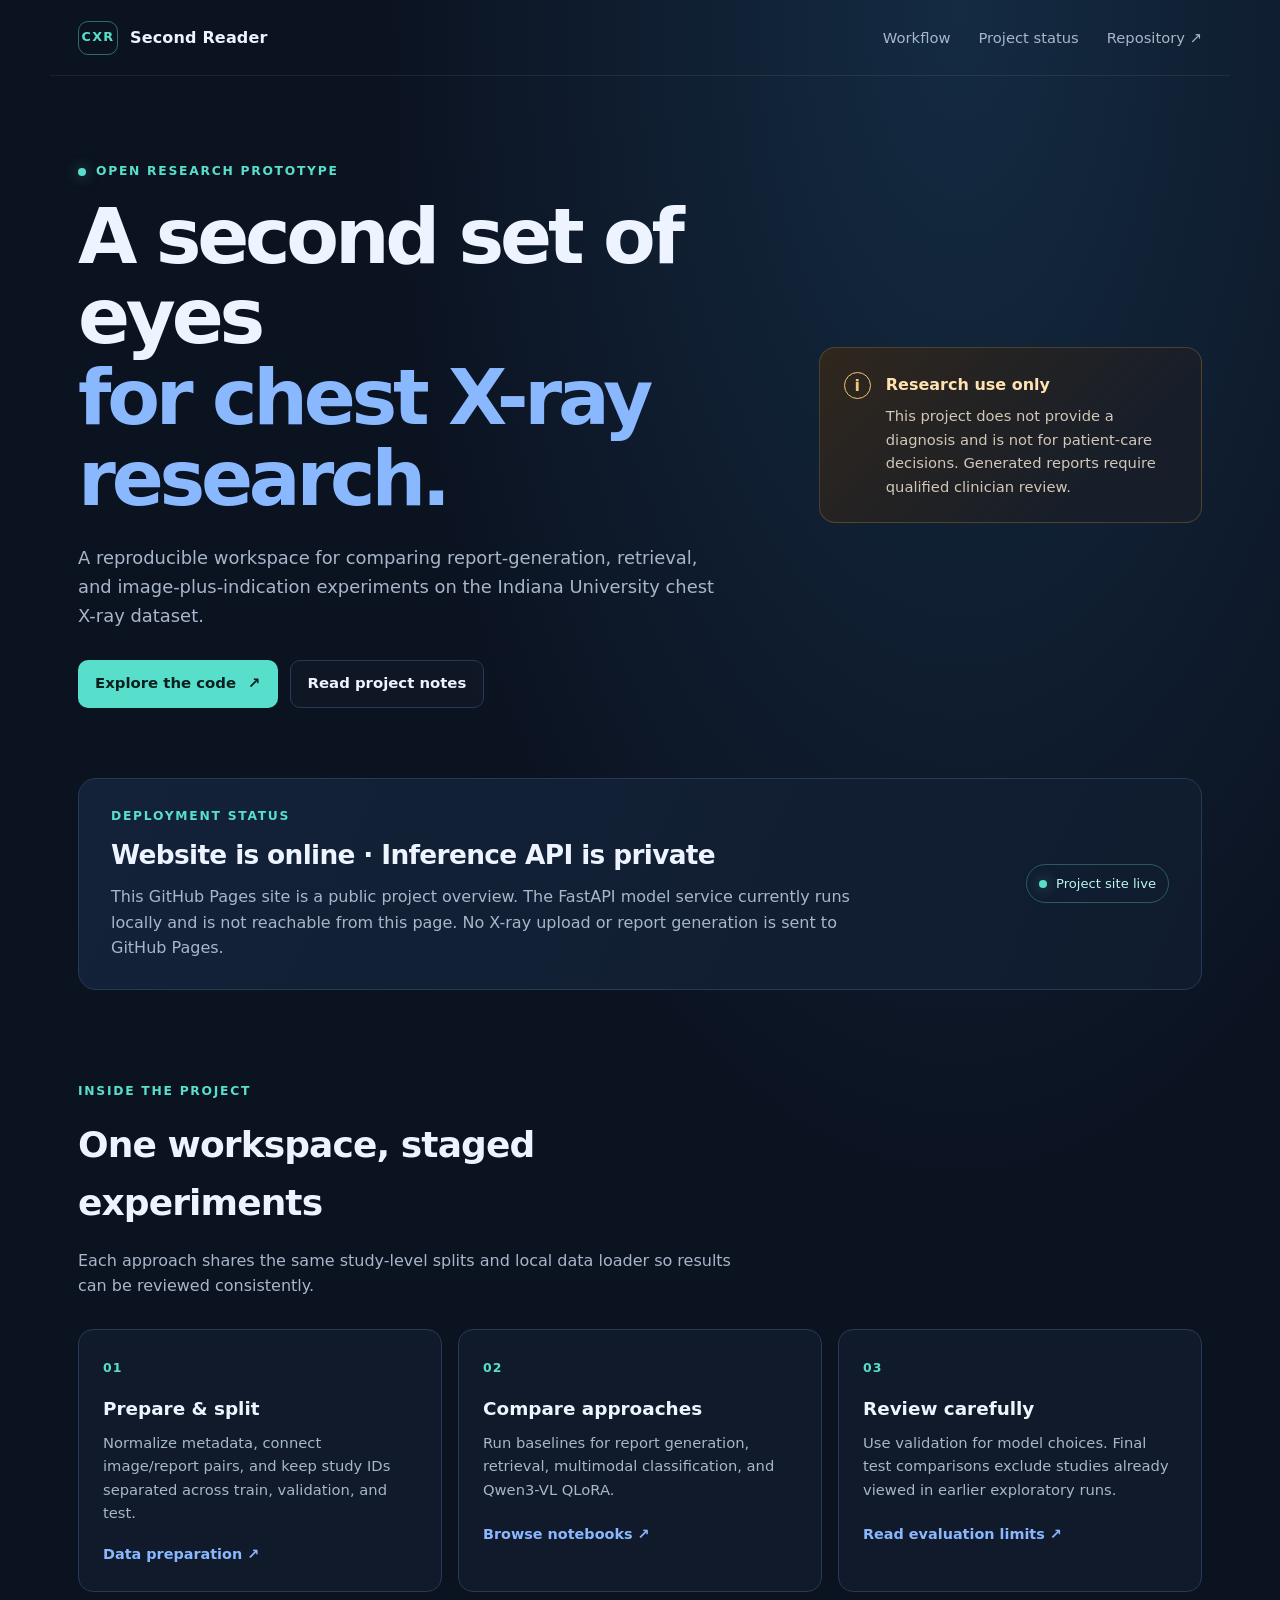
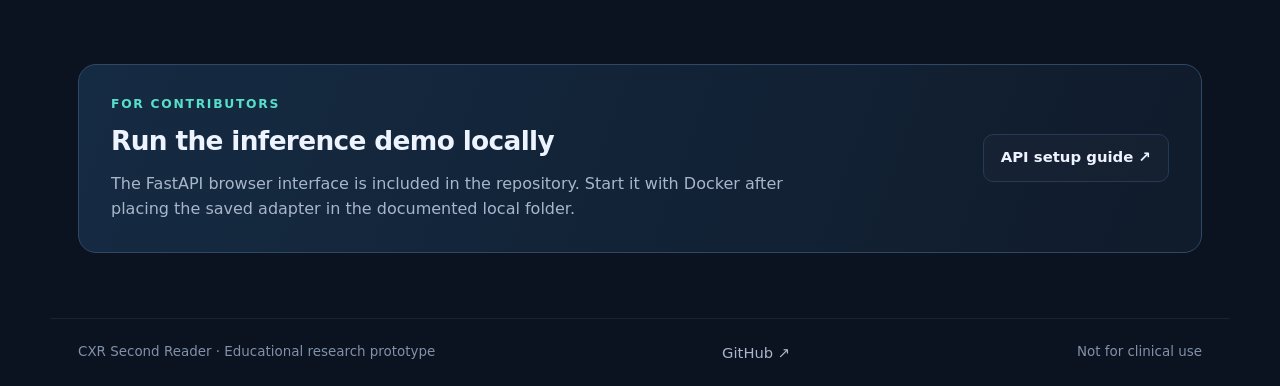
==== docs/index.html @ ec25c151 "Publish public project site on GitHub Pages" ====
<!doctype html>
<html lang="en">
<head>
  <meta charset="utf-8">
  <meta name="viewport" content="width=device-width, initial-scale=1">
  <meta name="theme-color" content="#0b1220">
  <meta name="description" content="CXR Second Reader — an educational research prototype for chest X-ray report generation and review.">
  <title>CXR Second Reader — Research Project</title>
  <link rel="stylesheet" href="styles.css">
</head>
<body>
  <header class="topbar">
    <a class="brand" href="#top" aria-label="CXR Second Reader home"><span class="brand-mark">CXR</span><span>Second Reader</span></a>
    <nav aria-label="Main navigation"><a href="#workflow">Workflow</a><a href="#status">Project status</a><a href="https://github.com/eyadstein/cxr_second_reader">Repository ↗</a></nav>
  </header>

  <main id="top">
    <section class="hero">
      <div class="hero-copy">
        <p class="eyebrow"><span class="dot"></span> Open research prototype</p>
        <h1>A second set of eyes<br><span>for chest X-ray research.</span></h1>
        <p class="lede">A reproducible workspace for comparing report-generation, retrieval, and image-plus-indication experiments on the Indiana University chest X-ray dataset.</p>
        <div class="actions"><a class="button primary" href="https://github.com/eyadstein/cxr_second_reader">Explore the code <span>↗</span></a><a class="button secondary" href="https://github.com/eyadstein/cxr_second_reader/blob/main/README.md">Read project notes</a></div>
      </div>
      <aside class="notice" aria-label="Clinical use notice">
        <div class="notice-icon">i</div>
        <div><strong>Research use only</strong><p>This project does not provide a diagnosis and is not for patient-care decisions. Generated reports require qualified clinician review.</p></div>
      </aside>
    </section>

    <section id="status" class="status-panel">
      <div><p class="eyebrow">Deployment status</p><h2>Website is online · Inference API is private</h2><p>This GitHub Pages site is a public project overview. The FastAPI model service currently runs locally and is not reachable from this page. No X-ray upload or report generation is sent to GitHub Pages.</p></div>
      <span class="status-badge"><span class="dot"></span> Project site live</span>
    </section>

    <section id="workflow" class="section">
      <div class="section-heading"><p class="eyebrow">Inside the project</p><h2>One workspace, staged experiments</h2><p>Each approach shares the same study-level splits and local data loader so results can be reviewed consistently.</p></div>
      <div class="cards">
        <article class="card"><span class="card-number">01</span><h3>Prepare & split</h3><p>Normalize metadata, connect image/report pairs, and keep study IDs separated across train, validation, and test.</p><a href="https://github.com/eyadstein/cxr_second_reader/blob/main/notebooks/01_prepare_data.ipynb">Data preparation ↗</a></article>
        <article class="card"><span class="card-number">02</span><h3>Compare approaches</h3><p>Run baselines for report generation, retrieval, multimodal classification, and Qwen3-VL QLoRA.</p><a href="https://github.com/eyadstein/cxr_second_reader/tree/main/notebooks">Browse notebooks ↗</a></article>
        <article class="card"><span class="card-number">03</span><h3>Review carefully</h3><p>Use validation for model choices. Final test comparisons exclude studies already viewed in earlier exploratory runs.</p><a href="https://github.com/eyadstein/cxr_second_reader/blob/main/README.md#observed-run-and-evaluation-limits">Read evaluation limits ↗</a></article>
      </div>
    </section>

    <section class="deployment-card">
      <div><p class="eyebrow">For contributors</p><h2>Run the inference demo locally</h2><p>The FastAPI browser interface is included in the repository. Start it with Docker after placing the saved adapter in the documented local folder.</p></div>
      <a class="button secondary" href="https://github.com/eyadstein/cxr_second_reader/tree/main/api">API setup guide ↗</a>
    </section>
  </main>
  <footer><span>CXR Second Reader · Educational research prototype</span><a href="https://github.com/eyadstein/cxr_second_reader">GitHub ↗</a><span>Not for clinical use</span></footer>
</body>
</html>
---- docs/styles.css ----
:root{color-scheme:dark;--bg:#0b1220;--panel:#101c2e;--panel2:#132239;--text:#edf4ff;--muted:#a8b6ca;--line:#263a55;--teal:#58dfcb;--blue:#89b8ff;--amber:#f3c579}*{box-sizing:border-box}html{scroll-behavior:smooth}body{margin:0;background:radial-gradient(ellipse at 75% 0%,#142b42 0,transparent 44%),var(--bg);color:var(--text);font-family:Inter,ui-sans-serif,system-ui,-apple-system,"Segoe UI",sans-serif;line-height:1.6}.topbar{height:76px;max-width:1180px;margin:auto;padding:0 28px;display:flex;align-items:center;justify-content:space-between;border-bottom:1px solid #ffffff12}.brand{display:flex;align-items:center;gap:12px;color:var(--text);text-decoration:none;font-weight:700;letter-spacing:.01em}.brand-mark{display:grid;place-items:center;width:40px;height:34px;border:1px solid #58dfcb70;border-radius:10px;color:var(--teal);font-size:.8rem;letter-spacing:.1em}.topbar nav{display:flex;align-items:center;gap:28px}.topbar nav a,footer a{color:var(--muted);text-decoration:none;font-size:.92rem}.topbar nav a:hover,footer a:hover,.card a:hover{color:var(--teal)}main{max-width:1180px;margin:auto;padding:0 28px}.hero{min-height:500px;padding:86px 0 70px;display:grid;grid-template-columns:1.4fr .8fr;align-items:center;gap:70px}.eyebrow{margin:0 0 15px;color:var(--teal);font-size:.77rem;font-weight:750;letter-spacing:.14em;text-transform:uppercase}.hero .eyebrow{display:flex;align-items:center;gap:10px}.dot{display:inline-block;width:8px;height:8px;border-radius:50%;background:var(--teal);box-shadow:0 0 14px #58dfcb80}.hero h1{margin:0;font-size:clamp(2.8rem,6vw,5.2rem);line-height:1.05;letter-spacing:-.055em}.hero h1 span{color:var(--blue)}.lede{max-width:650px;margin:25px 0 30px;color:var(--muted);font-size:1.12rem}.actions{display:flex;flex-wrap:wrap;gap:12px}.button{min-height:46px;padding:11px 17px;display:inline-flex;align-items:center;gap:12px;border-radius:10px;text-decoration:none;font-size:.93rem;font-weight:700}.primary{background:var(--teal);color:#09201f}.primary:hover{background:#8cecdf}.secondary{border:1px solid var(--line);color:var(--text);background:#ffffff05}.secondary:hover{border-color:var(--blue)}.notice{padding:24px;display:flex;gap:15px;border:1px solid #80683b77;border-radius:16px;background:linear-gradient(135deg,#30271d,#171e29 75%)}.notice-icon{flex:0 0 27px;height:27px;display:grid;place-items:center;border:1px solid var(--amber);border-radius:50%;color:var(--amber);font-weight:800}.notice strong{color:#ffe2b0}.notice p{margin:7px 0 0;color:#d2c7b8;font-size:.92rem}.status-panel{padding:28px 32px;display:flex;align-items:center;justify-content:space-between;gap:30px;border:1px solid var(--line);border-radius:18px;background:linear-gradient(115deg,var(--panel2),var(--panel))}.status-panel .eyebrow{margin-bottom:7px}.status-panel h2,.section-heading h2,.deployment-card h2{margin:0;font-size:1.65rem;letter-spacing:-.025em}.status-panel p:not(.eyebrow){max-width:760px;margin:8px 0 0;color:var(--muted)}.status-badge{flex:0 0 auto;display:inline-flex;align-items:center;gap:9px;padding:8px 12px;border:1px solid #58dfcb52;border-radius:999px;color:#b9f6ed;font-size:.82rem}.section{padding:92px 0 72px}.section-heading{max-width:660px;margin-bottom:30px}.section-heading h2{font-size:2.25rem}.section-heading>p:last-child{color:var(--muted)}.cards{display:grid;grid-template-columns:repeat(3,1fr);gap:16px}.card{min-height:220px;padding:24px;border:1px solid var(--line);border-radius:15px;background:#101a2a}.card-number{color:var(--teal);font-size:.78rem;font-weight:800;letter-spacing:.08em}.card h3{margin:15px 0 7px;font-size:1.15rem}.card p{min-height:74px;margin:0 0 16px;color:var(--muted);font-size:.92rem}.card a{color:var(--blue);text-decoration:none;font-size:.9rem;font-weight:700}.deployment-card{padding:30px 32px;display:flex;align-items:center;justify-content:space-between;gap:24px;border:1px solid #314865;border-radius:18px;background:linear-gradient(110deg,#152b43,#101b2b)}.deployment-card .eyebrow{margin-bottom:6px}.deployment-card p:last-child{max-width:720px;margin:8px 0 0;color:var(--muted)}footer{max-width:1180px;margin:65px auto 0;padding:22px 28px;display:flex;justify-content:space-between;gap:18px;border-top:1px solid #ffffff12;color:#8191a7;font-size:.84rem}@media(max-width:760px){.topbar{padding:0 18px}.topbar nav{gap:13px}.topbar nav a{font-size:.8rem}.topbar nav a:first-child{display:none}main{padding:0 18px}.hero{min-height:auto;padding:62px 0 48px;grid-template-columns:1fr;gap:32px}.hero h1{font-size:clamp(2.7rem,12vw,4.2rem)}.status-panel,.deployment-card{align-items:flex-start;flex-direction:column;padding:24px}.cards{grid-template-columns:1fr}.card{min-height:0}.card p{min-height:0}footer{margin-top:45px;padding:20px 18px;flex-wrap:wrap}footer span:first-child{flex-basis:100%}}
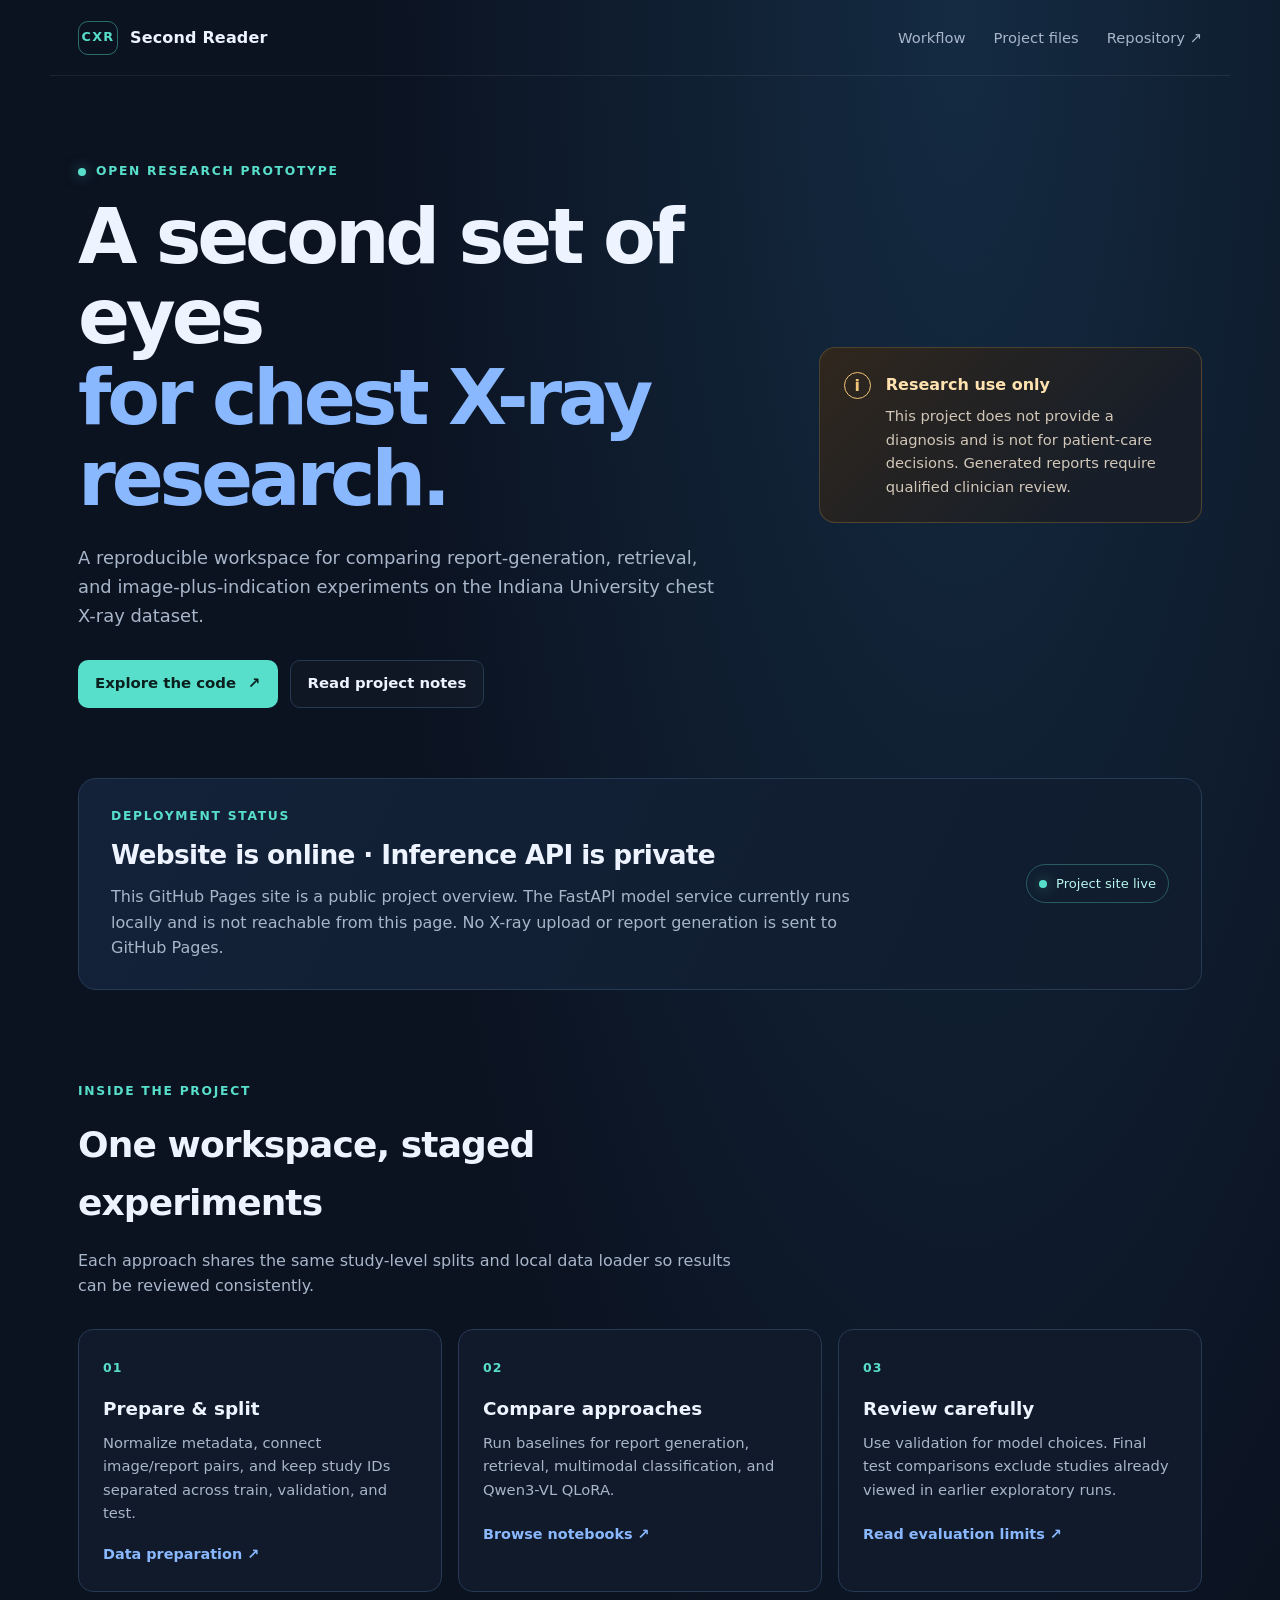
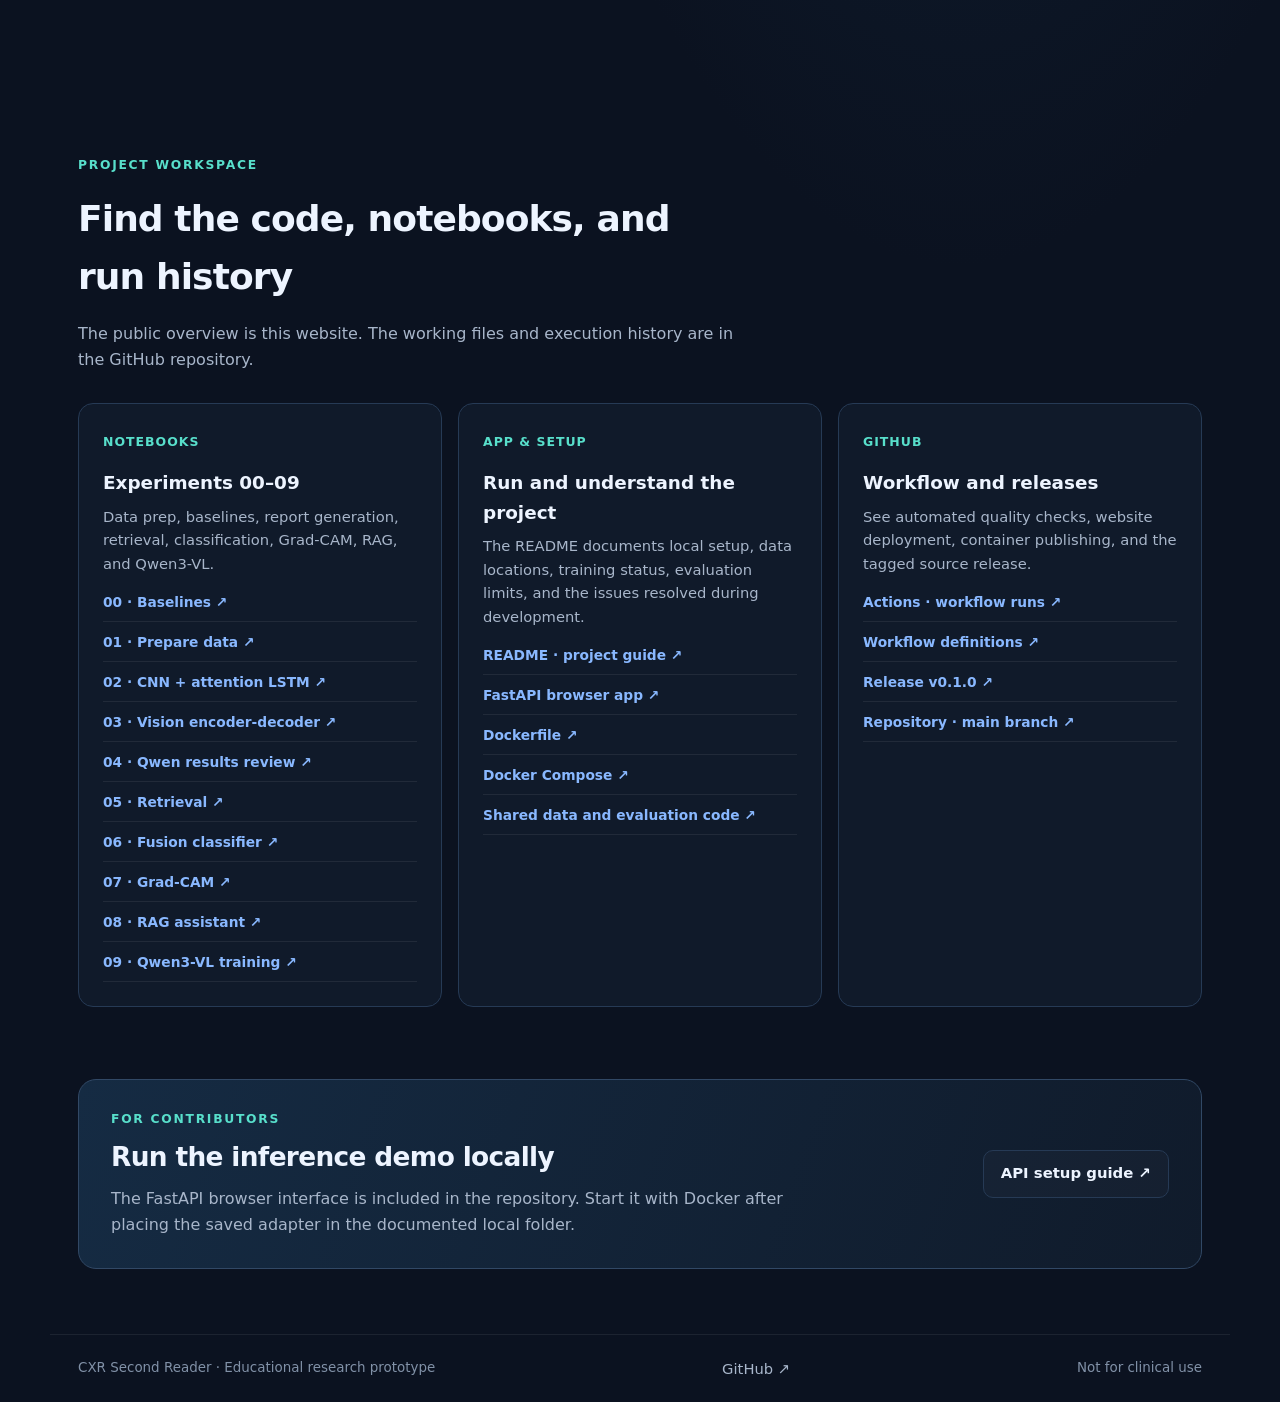
==== commit 1664e3f7: "Expose project files and GitHub workflows on website" ====
--- a/docs/index.html
+++ b/docs/index.html
@@ -11,7 +11,7 @@
 <body>
   <header class="topbar">
     <a class="brand" href="#top" aria-label="CXR Second Reader home"><span class="brand-mark">CXR</span><span>Second Reader</span></a>
-    <nav aria-label="Main navigation"><a href="#workflow">Workflow</a><a href="#status">Project status</a><a href="https://github.com/eyadstein/cxr_second_reader">Repository ↗</a></nav>
+    <nav aria-label="Main navigation"><a href="#workflow">Workflow</a><a href="#workspace">Project files</a><a href="https://github.com/eyadstein/cxr_second_reader">Repository ↗</a></nav>
   </header>
 
   <main id="top">
@@ -42,6 +42,15 @@
       </div>
     </section>
 
+    <section id="workspace" class="section workspace">
+      <div class="section-heading"><p class="eyebrow">Project workspace</p><h2>Find the code, notebooks, and run history</h2><p>The public overview is this website. The working files and execution history are in the GitHub repository.</p></div>
+      <div class="cards">
+        <article class="card"><span class="card-number">NOTEBOOKS</span><h3>Experiments 00–09</h3><p>Data prep, baselines, report generation, retrieval, classification, Grad-CAM, RAG, and Qwen3-VL.</p><div class="link-list"><a href="https://github.com/eyadstein/cxr_second_reader/blob/main/notebooks/00_baselines.ipynb">00 · Baselines ↗</a><a href="https://github.com/eyadstein/cxr_second_reader/blob/main/notebooks/01_prepare_data.ipynb">01 · Prepare data ↗</a><a href="https://github.com/eyadstein/cxr_second_reader/blob/main/notebooks/02_approach1_cnn_attention_lstm.ipynb">02 · CNN + attention LSTM ↗</a><a href="https://github.com/eyadstein/cxr_second_reader/blob/main/notebooks/03_approach2_vision_encoder_decoder.ipynb">03 · Vision encoder-decoder ↗</a><a href="https://github.com/eyadstein/cxr_second_reader/blob/main/notebooks/04_approach3_vlm_lora.ipynb">04 · Qwen results review ↗</a><a href="https://github.com/eyadstein/cxr_second_reader/blob/main/notebooks/05_approach4_retrieval.ipynb">05 · Retrieval ↗</a><a href="https://github.com/eyadstein/cxr_second_reader/blob/main/notebooks/06_fusion_classifier.ipynb">06 · Fusion classifier ↗</a><a href="https://github.com/eyadstein/cxr_second_reader/blob/main/notebooks/07_discrepancy_gradcam.ipynb">07 · Grad-CAM ↗</a><a href="https://github.com/eyadstein/cxr_second_reader/blob/main/notebooks/08_rag_assistant.ipynb">08 · RAG assistant ↗</a><a href="https://github.com/eyadstein/cxr_second_reader/blob/main/notebooks/09_qwen3vl_cxr.ipynb">09 · Qwen3-VL training ↗</a></div></article>
+        <article class="card"><span class="card-number">APP & SETUP</span><h3>Run and understand the project</h3><p>The README documents local setup, data locations, training status, evaluation limits, and the issues resolved during development.</p><div class="link-list"><a href="https://github.com/eyadstein/cxr_second_reader/blob/main/README.md">README · project guide ↗</a><a href="https://github.com/eyadstein/cxr_second_reader/tree/main/api">FastAPI browser app ↗</a><a href="https://github.com/eyadstein/cxr_second_reader/blob/main/Dockerfile">Dockerfile ↗</a><a href="https://github.com/eyadstein/cxr_second_reader/blob/main/compose.yaml">Docker Compose ↗</a><a href="https://github.com/eyadstein/cxr_second_reader/tree/main/src">Shared data and evaluation code ↗</a></div></article>
+        <article class="card"><span class="card-number">GITHUB</span><h3>Workflow and releases</h3><p>See automated quality checks, website deployment, container publishing, and the tagged source release.</p><div class="link-list"><a href="https://github.com/eyadstein/cxr_second_reader/actions">Actions · workflow runs ↗</a><a href="https://github.com/eyadstein/cxr_second_reader/tree/main/.github/workflows">Workflow definitions ↗</a><a href="https://github.com/eyadstein/cxr_second_reader/releases/tag/v0.1.0">Release v0.1.0 ↗</a><a href="https://github.com/eyadstein/cxr_second_reader/tree/main">Repository · main branch ↗</a></div></article>
+      </div>
+    </section>
+
     <section class="deployment-card">
       <div><p class="eyebrow">For contributors</p><h2>Run the inference demo locally</h2><p>The FastAPI browser interface is included in the repository. Start it with Docker after placing the saved adapter in the documented local folder.</p></div>
       <a class="button secondary" href="https://github.com/eyadstein/cxr_second_reader/tree/main/api">API setup guide ↗</a>
--- a/docs/styles.css
+++ b/docs/styles.css
@@ -1 +1 @@
-:root{color-scheme:dark;--bg:#0b1220;--panel:#101c2e;--panel2:#132239;--text:#edf4ff;--muted:#a8b6ca;--line:#263a55;--teal:#58dfcb;--blue:#89b8ff;--amber:#f3c579}*{box-sizing:border-box}html{scroll-behavior:smooth}body{margin:0;background:radial-gradient(ellipse at 75% 0%,#142b42 0,transparent 44%),var(--bg);color:var(--text);font-family:Inter,ui-sans-serif,system-ui,-apple-system,"Segoe UI",sans-serif;line-height:1.6}.topbar{height:76px;max-width:1180px;margin:auto;padding:0 28px;display:flex;align-items:center;justify-content:space-between;border-bottom:1px solid #ffffff12}.brand{display:flex;align-items:center;gap:12px;color:var(--text);text-decoration:none;font-weight:700;letter-spacing:.01em}.brand-mark{display:grid;place-items:center;width:40px;height:34px;border:1px solid #58dfcb70;border-radius:10px;color:var(--teal);font-size:.8rem;letter-spacing:.1em}.topbar nav{display:flex;align-items:center;gap:28px}.topbar nav a,footer a{color:var(--muted);text-decoration:none;font-size:.92rem}.topbar nav a:hover,footer a:hover,.card a:hover{color:var(--teal)}main{max-width:1180px;margin:auto;padding:0 28px}.hero{min-height:500px;padding:86px 0 70px;display:grid;grid-template-columns:1.4fr .8fr;align-items:center;gap:70px}.eyebrow{margin:0 0 15px;color:var(--teal);font-size:.77rem;font-weight:750;letter-spacing:.14em;text-transform:uppercase}.hero .eyebrow{display:flex;align-items:center;gap:10px}.dot{display:inline-block;width:8px;height:8px;border-radius:50%;background:var(--teal);box-shadow:0 0 14px #58dfcb80}.hero h1{margin:0;font-size:clamp(2.8rem,6vw,5.2rem);line-height:1.05;letter-spacing:-.055em}.hero h1 span{color:var(--blue)}.lede{max-width:650px;margin:25px 0 30px;color:var(--muted);font-size:1.12rem}.actions{display:flex;flex-wrap:wrap;gap:12px}.button{min-height:46px;padding:11px 17px;display:inline-flex;align-items:center;gap:12px;border-radius:10px;text-decoration:none;font-size:.93rem;font-weight:700}.primary{background:var(--teal);color:#09201f}.primary:hover{background:#8cecdf}.secondary{border:1px solid var(--line);color:var(--text);background:#ffffff05}.secondary:hover{border-color:var(--blue)}.notice{padding:24px;display:flex;gap:15px;border:1px solid #80683b77;border-radius:16px;background:linear-gradient(135deg,#30271d,#171e29 75%)}.notice-icon{flex:0 0 27px;height:27px;display:grid;place-items:center;border:1px solid var(--amber);border-radius:50%;color:var(--amber);font-weight:800}.notice strong{color:#ffe2b0}.notice p{margin:7px 0 0;color:#d2c7b8;font-size:.92rem}.status-panel{padding:28px 32px;display:flex;align-items:center;justify-content:space-between;gap:30px;border:1px solid var(--line);border-radius:18px;background:linear-gradient(115deg,var(--panel2),var(--panel))}.status-panel .eyebrow{margin-bottom:7px}.status-panel h2,.section-heading h2,.deployment-card h2{margin:0;font-size:1.65rem;letter-spacing:-.025em}.status-panel p:not(.eyebrow){max-width:760px;margin:8px 0 0;color:var(--muted)}.status-badge{flex:0 0 auto;display:inline-flex;align-items:center;gap:9px;padding:8px 12px;border:1px solid #58dfcb52;border-radius:999px;color:#b9f6ed;font-size:.82rem}.section{padding:92px 0 72px}.section-heading{max-width:660px;margin-bottom:30px}.section-heading h2{font-size:2.25rem}.section-heading>p:last-child{color:var(--muted)}.cards{display:grid;grid-template-columns:repeat(3,1fr);gap:16px}.card{min-height:220px;padding:24px;border:1px solid var(--line);border-radius:15px;background:#101a2a}.card-number{color:var(--teal);font-size:.78rem;font-weight:800;letter-spacing:.08em}.card h3{margin:15px 0 7px;font-size:1.15rem}.card p{min-height:74px;margin:0 0 16px;color:var(--muted);font-size:.92rem}.card a{color:var(--blue);text-decoration:none;font-size:.9rem;font-weight:700}.deployment-card{padding:30px 32px;display:flex;align-items:center;justify-content:space-between;gap:24px;border:1px solid #314865;border-radius:18px;background:linear-gradient(110deg,#152b43,#101b2b)}.deployment-card .eyebrow{margin-bottom:6px}.deployment-card p:last-child{max-width:720px;margin:8px 0 0;color:var(--muted)}footer{max-width:1180px;margin:65px auto 0;padding:22px 28px;display:flex;justify-content:space-between;gap:18px;border-top:1px solid #ffffff12;color:#8191a7;font-size:.84rem}@media(max-width:760px){.topbar{padding:0 18px}.topbar nav{gap:13px}.topbar nav a{font-size:.8rem}.topbar nav a:first-child{display:none}main{padding:0 18px}.hero{min-height:auto;padding:62px 0 48px;grid-template-columns:1fr;gap:32px}.hero h1{font-size:clamp(2.7rem,12vw,4.2rem)}.status-panel,.deployment-card{align-items:flex-start;flex-direction:column;padding:24px}.cards{grid-template-columns:1fr}.card{min-height:0}.card p{min-height:0}footer{margin-top:45px;padding:20px 18px;flex-wrap:wrap}footer span:first-child{flex-basis:100%}}
+:root{color-scheme:dark;--bg:#0b1220;--panel:#101c2e;--panel2:#132239;--text:#edf4ff;--muted:#a8b6ca;--line:#263a55;--teal:#58dfcb;--blue:#89b8ff;--amber:#f3c579}*{box-sizing:border-box}html{scroll-behavior:smooth}body{margin:0;background:radial-gradient(ellipse at 75% 0%,#142b42 0,transparent 44%),var(--bg);color:var(--text);font-family:Inter,ui-sans-serif,system-ui,-apple-system,"Segoe UI",sans-serif;line-height:1.6}.topbar{height:76px;max-width:1180px;margin:auto;padding:0 28px;display:flex;align-items:center;justify-content:space-between;border-bottom:1px solid #ffffff12}.brand{display:flex;align-items:center;gap:12px;color:var(--text);text-decoration:none;font-weight:700;letter-spacing:.01em}.brand-mark{display:grid;place-items:center;width:40px;height:34px;border:1px solid #58dfcb70;border-radius:10px;color:var(--teal);font-size:.8rem;letter-spacing:.1em}.topbar nav{display:flex;align-items:center;gap:28px}.topbar nav a,footer a{color:var(--muted);text-decoration:none;font-size:.92rem}.topbar nav a:hover,footer a:hover,.card a:hover{color:var(--teal)}main{max-width:1180px;margin:auto;padding:0 28px}.hero{min-height:500px;padding:86px 0 70px;display:grid;grid-template-columns:1.4fr .8fr;align-items:center;gap:70px}.eyebrow{margin:0 0 15px;color:var(--teal);font-size:.77rem;font-weight:750;letter-spacing:.14em;text-transform:uppercase}.hero .eyebrow{display:flex;align-items:center;gap:10px}.dot{display:inline-block;width:8px;height:8px;border-radius:50%;background:var(--teal);box-shadow:0 0 14px #58dfcb80}.hero h1{margin:0;font-size:clamp(2.8rem,6vw,5.2rem);line-height:1.05;letter-spacing:-.055em}.hero h1 span{color:var(--blue)}.lede{max-width:650px;margin:25px 0 30px;color:var(--muted);font-size:1.12rem}.actions{display:flex;flex-wrap:wrap;gap:12px}.button{min-height:46px;padding:11px 17px;display:inline-flex;align-items:center;gap:12px;border-radius:10px;text-decoration:none;font-size:.93rem;font-weight:700}.primary{background:var(--teal);color:#09201f}.primary:hover{background:#8cecdf}.secondary{border:1px solid var(--line);color:var(--text);background:#ffffff05}.secondary:hover{border-color:var(--blue)}.notice{padding:24px;display:flex;gap:15px;border:1px solid #80683b77;border-radius:16px;background:linear-gradient(135deg,#30271d,#171e29 75%)}.notice-icon{flex:0 0 27px;height:27px;display:grid;place-items:center;border:1px solid var(--amber);border-radius:50%;color:var(--amber);font-weight:800}.notice strong{color:#ffe2b0}.notice p{margin:7px 0 0;color:#d2c7b8;font-size:.92rem}.status-panel{padding:28px 32px;display:flex;align-items:center;justify-content:space-between;gap:30px;border:1px solid var(--line);border-radius:18px;background:linear-gradient(115deg,var(--panel2),var(--panel))}.status-panel .eyebrow{margin-bottom:7px}.status-panel h2,.section-heading h2,.deployment-card h2{margin:0;font-size:1.65rem;letter-spacing:-.025em}.status-panel p:not(.eyebrow){max-width:760px;margin:8px 0 0;color:var(--muted)}.status-badge{flex:0 0 auto;display:inline-flex;align-items:center;gap:9px;padding:8px 12px;border:1px solid #58dfcb52;border-radius:999px;color:#b9f6ed;font-size:.82rem}.section{padding:92px 0 72px}.section-heading{max-width:660px;margin-bottom:30px}.section-heading h2{font-size:2.25rem}.section-heading>p:last-child{color:var(--muted)}.cards{display:grid;grid-template-columns:repeat(3,1fr);gap:16px}.card{min-height:220px;padding:24px;border:1px solid var(--line);border-radius:15px;background:#101a2a}.card-number{color:var(--teal);font-size:.78rem;font-weight:800;letter-spacing:.08em}.card h3{margin:15px 0 7px;font-size:1.15rem}.card p{min-height:74px;margin:0 0 16px;color:var(--muted);font-size:.92rem}.card a{color:var(--blue);text-decoration:none;font-size:.9rem;font-weight:700}.link-list{display:grid;gap:9px;margin-top:14px}.link-list a{padding-bottom:8px;border-bottom:1px solid #ffffff12;font-size:.86rem}.workspace .card{min-height:100%}.workspace .card p{min-height:0}.deployment-card{padding:30px 32px;display:flex;align-items:center;justify-content:space-between;gap:24px;border:1px solid #314865;border-radius:18px;background:linear-gradient(110deg,#152b43,#101b2b)}.deployment-card .eyebrow{margin-bottom:6px}.deployment-card p:last-child{max-width:720px;margin:8px 0 0;color:var(--muted)}footer{max-width:1180px;margin:65px auto 0;padding:22px 28px;display:flex;justify-content:space-between;gap:18px;border-top:1px solid #ffffff12;color:#8191a7;font-size:.84rem}@media(max-width:760px){.topbar{padding:0 18px}.topbar nav{gap:13px}.topbar nav a{font-size:.8rem}.topbar nav a:first-child{display:none}main{padding:0 18px}.hero{min-height:auto;padding:62px 0 48px;grid-template-columns:1fr;gap:32px}.hero h1{font-size:clamp(2.7rem,12vw,4.2rem)}.status-panel,.deployment-card{align-items:flex-start;flex-direction:column;padding:24px}.cards{grid-template-columns:1fr}.card{min-height:0}.card p{min-height:0}footer{margin-top:45px;padding:20px 18px;flex-wrap:wrap}footer span:first-child{flex-basis:100%}}
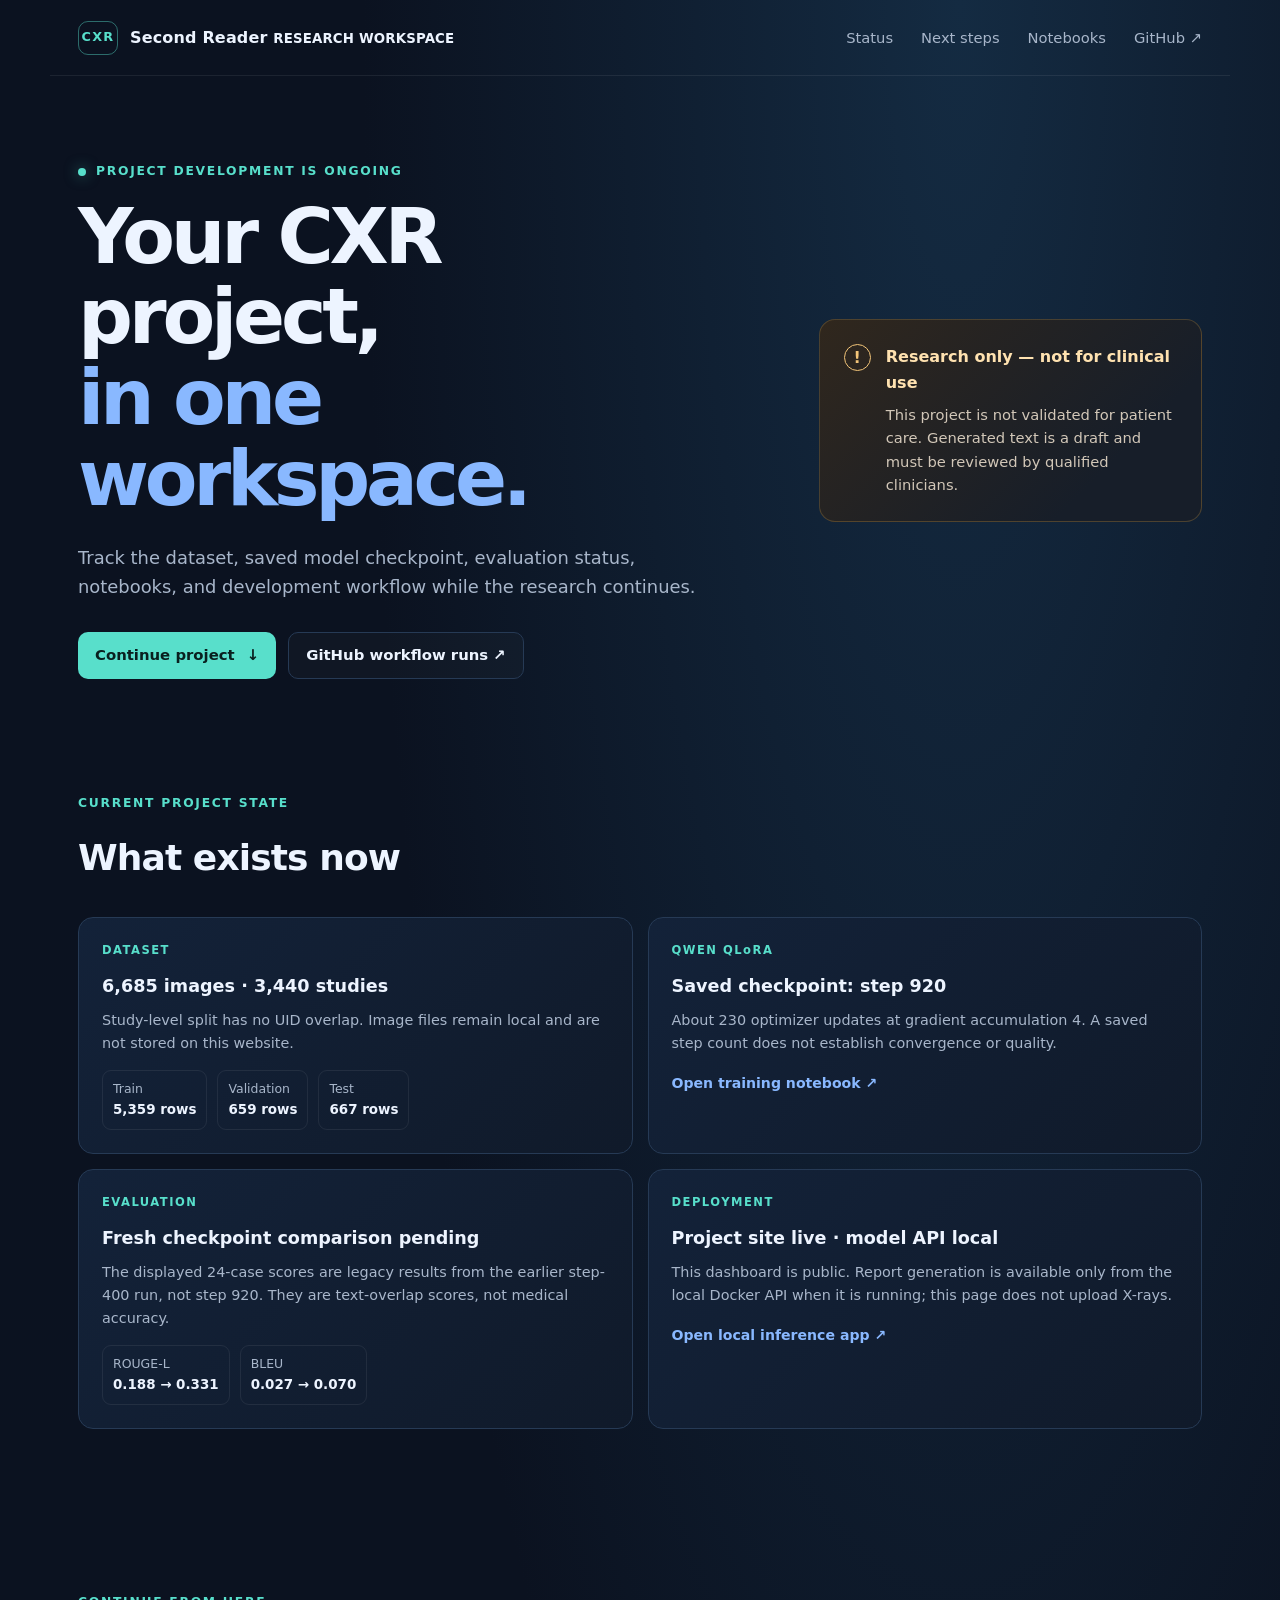
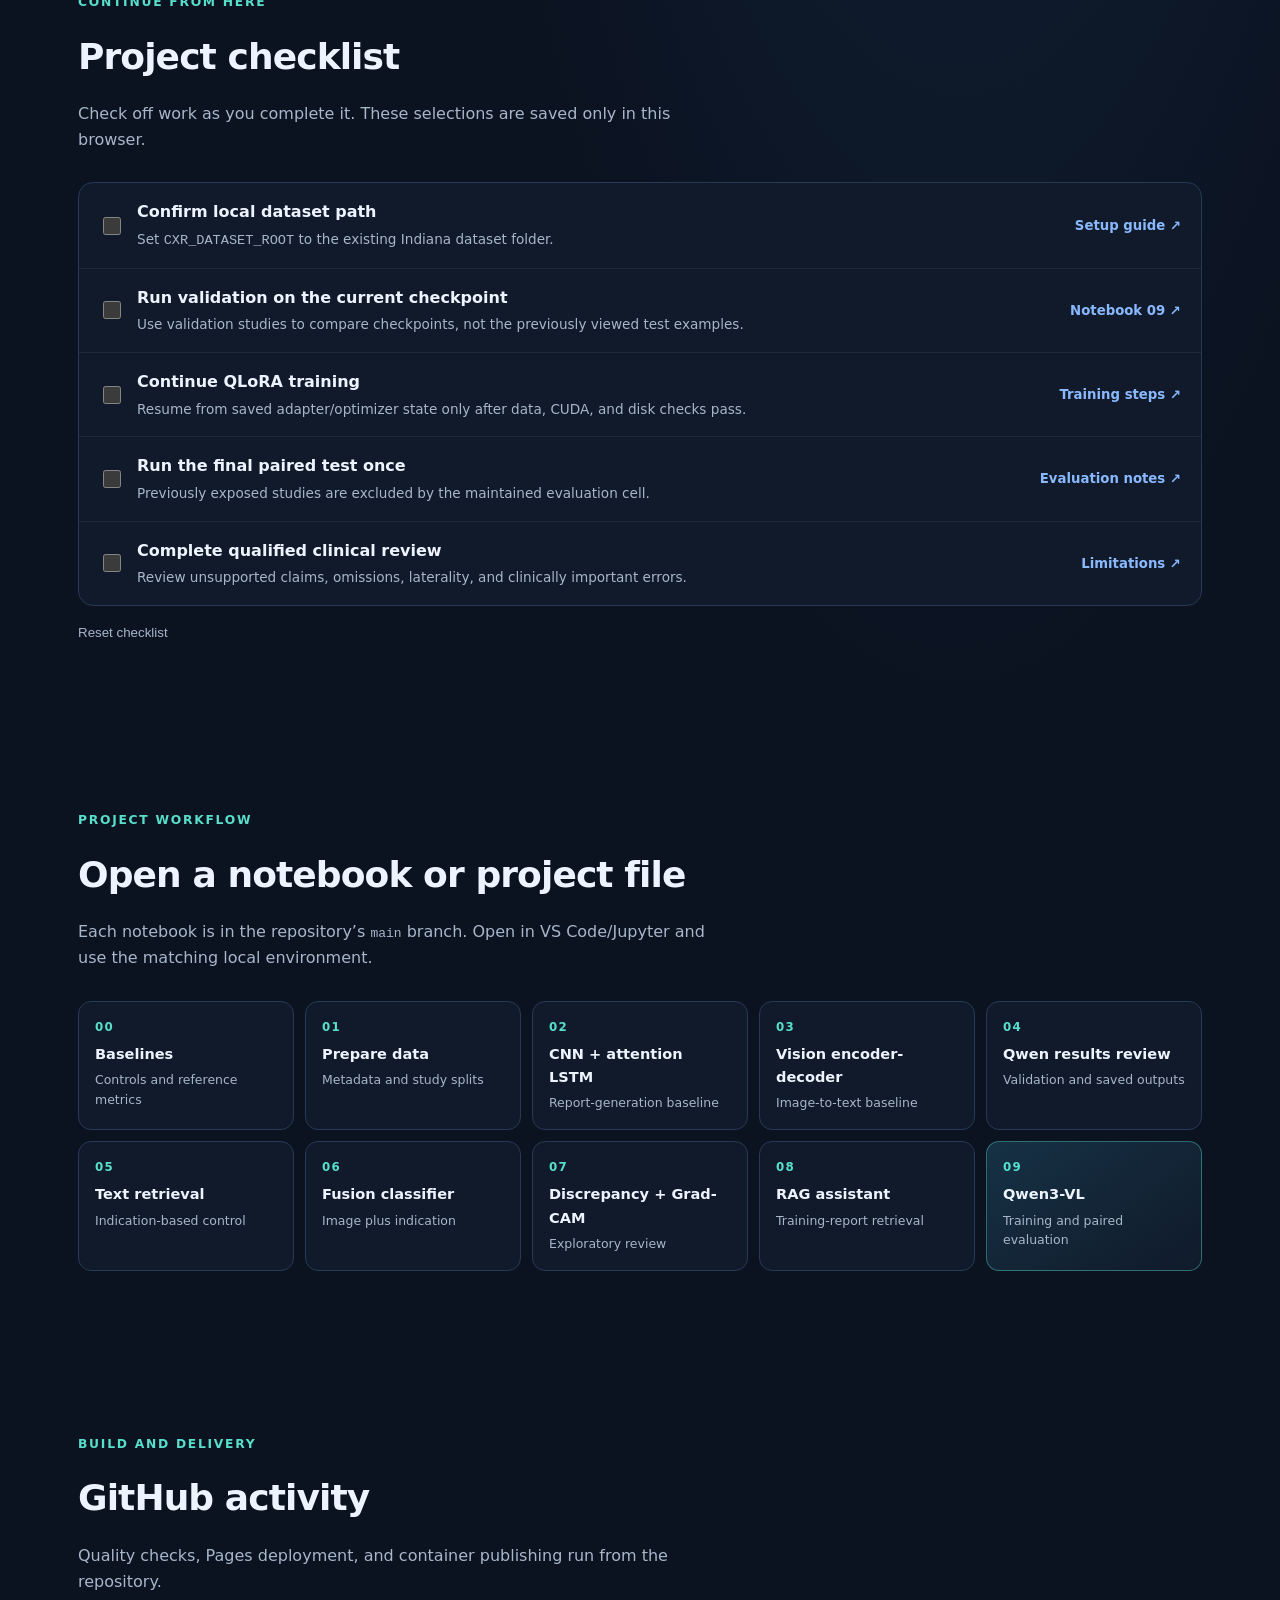
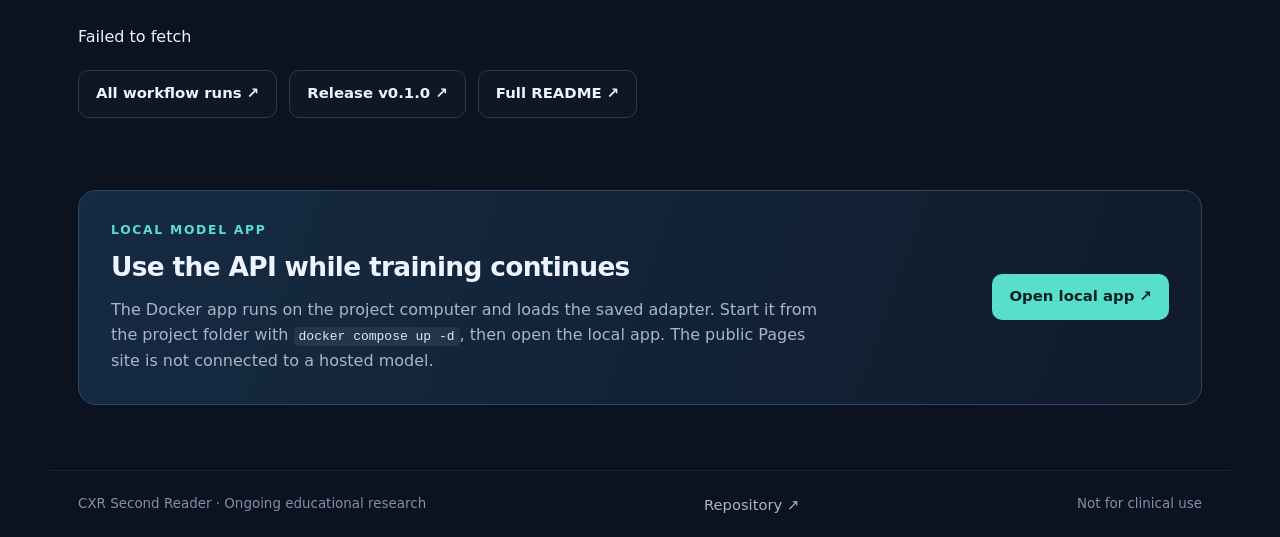
==== commit 28daf600: "Turn project site into an active research workspace" ====
--- a/docs/index.html
+++ b/docs/index.html
@@ -4,58 +4,77 @@
   <meta charset="utf-8">
   <meta name="viewport" content="width=device-width, initial-scale=1">
   <meta name="theme-color" content="#0b1220">
-  <meta name="description" content="CXR Second Reader — an educational research prototype for chest X-ray report generation and review.">
-  <title>CXR Second Reader — Research Project</title>
+  <meta name="description" content="CXR Second Reader research workspace: project status, notebooks, training checkpoints, evaluation, and API links.">
+  <title>CXR Second Reader — Research Workspace</title>
   <link rel="stylesheet" href="styles.css">
+  <script defer src="app.js"></script>
 </head>
 <body>
   <header class="topbar">
-    <a class="brand" href="#top" aria-label="CXR Second Reader home"><span class="brand-mark">CXR</span><span>Second Reader</span></a>
-    <nav aria-label="Main navigation"><a href="#workflow">Workflow</a><a href="#workspace">Project files</a><a href="https://github.com/eyadstein/cxr_second_reader">Repository ↗</a></nav>
+    <a class="brand" href="#top" aria-label="CXR Second Reader workspace"><span class="brand-mark">CXR</span><span>Second Reader <small>RESEARCH WORKSPACE</small></span></a>
+    <nav aria-label="Main navigation"><a href="#status">Status</a><a href="#next">Next steps</a><a href="#notebooks">Notebooks</a><a href="https://github.com/eyadstein/cxr_second_reader">GitHub ↗</a></nav>
   </header>
 
   <main id="top">
     <section class="hero">
-      <div class="hero-copy">
-        <p class="eyebrow"><span class="dot"></span> Open research prototype</p>
-        <h1>A second set of eyes<br><span>for chest X-ray research.</span></h1>
-        <p class="lede">A reproducible workspace for comparing report-generation, retrieval, and image-plus-indication experiments on the Indiana University chest X-ray dataset.</p>
-        <div class="actions"><a class="button primary" href="https://github.com/eyadstein/cxr_second_reader">Explore the code <span>↗</span></a><a class="button secondary" href="https://github.com/eyadstein/cxr_second_reader/blob/main/README.md">Read project notes</a></div>
+      <div>
+        <p class="eyebrow"><span class="dot"></span> Project development is ongoing</p>
+        <h1>Your CXR project,<br><span>in one workspace.</span></h1>
+        <p class="lede">Track the dataset, saved model checkpoint, evaluation status, notebooks, and development workflow while the research continues.</p>
+        <div class="actions"><a class="button primary" href="#next">Continue project <span>↓</span></a><a class="button secondary" href="https://github.com/eyadstein/cxr_second_reader/actions">GitHub workflow runs ↗</a></div>
       </div>
-      <aside class="notice" aria-label="Clinical use notice">
-        <div class="notice-icon">i</div>
-        <div><strong>Research use only</strong><p>This project does not provide a diagnosis and is not for patient-care decisions. Generated reports require qualified clinician review.</p></div>
-      </aside>
+      <aside class="notice"><div class="notice-icon">!</div><div><strong>Research only — not for clinical use</strong><p>This project is not validated for patient care. Generated text is a draft and must be reviewed by qualified clinicians.</p></div></aside>
     </section>
 
-    <section id="status" class="status-panel">
-      <div><p class="eyebrow">Deployment status</p><h2>Website is online · Inference API is private</h2><p>This GitHub Pages site is a public project overview. The FastAPI model service currently runs locally and is not reachable from this page. No X-ray upload or report generation is sent to GitHub Pages.</p></div>
-      <span class="status-badge"><span class="dot"></span> Project site live</span>
-    </section>
-
-    <section id="workflow" class="section">
-      <div class="section-heading"><p class="eyebrow">Inside the project</p><h2>One workspace, staged experiments</h2><p>Each approach shares the same study-level splits and local data loader so results can be reviewed consistently.</p></div>
-      <div class="cards">
-        <article class="card"><span class="card-number">01</span><h3>Prepare & split</h3><p>Normalize metadata, connect image/report pairs, and keep study IDs separated across train, validation, and test.</p><a href="https://github.com/eyadstein/cxr_second_reader/blob/main/notebooks/01_prepare_data.ipynb">Data preparation ↗</a></article>
-        <article class="card"><span class="card-number">02</span><h3>Compare approaches</h3><p>Run baselines for report generation, retrieval, multimodal classification, and Qwen3-VL QLoRA.</p><a href="https://github.com/eyadstein/cxr_second_reader/tree/main/notebooks">Browse notebooks ↗</a></article>
-        <article class="card"><span class="card-number">03</span><h3>Review carefully</h3><p>Use validation for model choices. Final test comparisons exclude studies already viewed in earlier exploratory runs.</p><a href="https://github.com/eyadstein/cxr_second_reader/blob/main/README.md#observed-run-and-evaluation-limits">Read evaluation limits ↗</a></article>
+    <section id="status" class="section compact">
+      <div class="section-heading"><p class="eyebrow">Current project state</p><h2>What exists now</h2></div>
+      <div class="status-grid">
+        <article class="status-card"><span class="label">DATASET</span><strong>6,685 images · 3,440 studies</strong><p>Study-level split has no UID overlap. Image files remain local and are not stored on this website.</p><div class="mini-stats"><span>Train <b>5,359 rows</b></span><span>Validation <b>659 rows</b></span><span>Test <b>667 rows</b></span></div></article>
+        <article class="status-card"><span class="label">QWEN QLoRA</span><strong>Saved checkpoint: step 920</strong><p>About 230 optimizer updates at gradient accumulation 4. A saved step count does not establish convergence or quality.</p><a href="https://github.com/eyadstein/cxr_second_reader/blob/main/notebooks/09_qwen3vl_cxr.ipynb">Open training notebook ↗</a></article>
+        <article class="status-card"><span class="label">EVALUATION</span><strong>Fresh checkpoint comparison pending</strong><p>The displayed 24-case scores are legacy results from the earlier step-400 run, not step 920. They are text-overlap scores, not medical accuracy.</p><div class="score-row"><span>ROUGE-L <b>0.188 → 0.331</b></span><span>BLEU <b>0.027 → 0.070</b></span></div></article>
+        <article class="status-card"><span class="label">DEPLOYMENT</span><strong>Project site live · model API local</strong><p>This dashboard is public. Report generation is available only from the local Docker API when it is running; this page does not upload X-rays.</p><a href="http://127.0.0.1:8000" target="_blank" rel="noopener">Open local inference app ↗</a></article>
       </div>
     </section>
 
-    <section id="workspace" class="section workspace">
-      <div class="section-heading"><p class="eyebrow">Project workspace</p><h2>Find the code, notebooks, and run history</h2><p>The public overview is this website. The working files and execution history are in the GitHub repository.</p></div>
-      <div class="cards">
-        <article class="card"><span class="card-number">NOTEBOOKS</span><h3>Experiments 00–09</h3><p>Data prep, baselines, report generation, retrieval, classification, Grad-CAM, RAG, and Qwen3-VL.</p><div class="link-list"><a href="https://github.com/eyadstein/cxr_second_reader/blob/main/notebooks/00_baselines.ipynb">00 · Baselines ↗</a><a href="https://github.com/eyadstein/cxr_second_reader/blob/main/notebooks/01_prepare_data.ipynb">01 · Prepare data ↗</a><a href="https://github.com/eyadstein/cxr_second_reader/blob/main/notebooks/02_approach1_cnn_attention_lstm.ipynb">02 · CNN + attention LSTM ↗</a><a href="https://github.com/eyadstein/cxr_second_reader/blob/main/notebooks/03_approach2_vision_encoder_decoder.ipynb">03 · Vision encoder-decoder ↗</a><a href="https://github.com/eyadstein/cxr_second_reader/blob/main/notebooks/04_approach3_vlm_lora.ipynb">04 · Qwen results review ↗</a><a href="https://github.com/eyadstein/cxr_second_reader/blob/main/notebooks/05_approach4_retrieval.ipynb">05 · Retrieval ↗</a><a href="https://github.com/eyadstein/cxr_second_reader/blob/main/notebooks/06_fusion_classifier.ipynb">06 · Fusion classifier ↗</a><a href="https://github.com/eyadstein/cxr_second_reader/blob/main/notebooks/07_discrepancy_gradcam.ipynb">07 · Grad-CAM ↗</a><a href="https://github.com/eyadstein/cxr_second_reader/blob/main/notebooks/08_rag_assistant.ipynb">08 · RAG assistant ↗</a><a href="https://github.com/eyadstein/cxr_second_reader/blob/main/notebooks/09_qwen3vl_cxr.ipynb">09 · Qwen3-VL training ↗</a></div></article>
-        <article class="card"><span class="card-number">APP & SETUP</span><h3>Run and understand the project</h3><p>The README documents local setup, data locations, training status, evaluation limits, and the issues resolved during development.</p><div class="link-list"><a href="https://github.com/eyadstein/cxr_second_reader/blob/main/README.md">README · project guide ↗</a><a href="https://github.com/eyadstein/cxr_second_reader/tree/main/api">FastAPI browser app ↗</a><a href="https://github.com/eyadstein/cxr_second_reader/blob/main/Dockerfile">Dockerfile ↗</a><a href="https://github.com/eyadstein/cxr_second_reader/blob/main/compose.yaml">Docker Compose ↗</a><a href="https://github.com/eyadstein/cxr_second_reader/tree/main/src">Shared data and evaluation code ↗</a></div></article>
-        <article class="card"><span class="card-number">GITHUB</span><h3>Workflow and releases</h3><p>See automated quality checks, website deployment, container publishing, and the tagged source release.</p><div class="link-list"><a href="https://github.com/eyadstein/cxr_second_reader/actions">Actions · workflow runs ↗</a><a href="https://github.com/eyadstein/cxr_second_reader/tree/main/.github/workflows">Workflow definitions ↗</a><a href="https://github.com/eyadstein/cxr_second_reader/releases/tag/v0.1.0">Release v0.1.0 ↗</a><a href="https://github.com/eyadstein/cxr_second_reader/tree/main">Repository · main branch ↗</a></div></article>
+    <section id="next" class="section">
+      <div class="section-heading"><p class="eyebrow">Continue from here</p><h2>Project checklist</h2><p>Check off work as you complete it. These selections are saved only in this browser.</p></div>
+      <div class="workboard">
+        <label class="task"><input type="checkbox" data-task="data"><span><b>Confirm local dataset path</b><small>Set <code>CXR_DATASET_ROOT</code> to the existing Indiana dataset folder.</small></span><a href="https://github.com/eyadstein/cxr_second_reader#run-locally-in-vscodejupyter-no-colab-required">Setup guide ↗</a></label>
+        <label class="task"><input type="checkbox" data-task="val"><span><b>Run validation on the current checkpoint</b><small>Use validation studies to compare checkpoints, not the previously viewed test examples.</small></span><a href="https://github.com/eyadstein/cxr_second_reader/blob/main/notebooks/09_qwen3vl_cxr.ipynb">Notebook 09 ↗</a></label>
+        <label class="task"><input type="checkbox" data-task="train"><span><b>Continue QLoRA training</b><small>Resume from saved adapter/optimizer state only after data, CUDA, and disk checks pass.</small></span><a href="https://github.com/eyadstein/cxr_second_reader/blob/main/notebooks/09_qwen3vl_cxr.ipynb">Training steps ↗</a></label>
+        <label class="task"><input type="checkbox" data-task="test"><span><b>Run the final paired test once</b><small>Previously exposed studies are excluded by the maintained evaluation cell.</small></span><a href="https://github.com/eyadstein/cxr_second_reader/blob/main/README.md#observed-run-and-evaluation-limits">Evaluation notes ↗</a></label>
+        <label class="task"><input type="checkbox" data-task="review"><span><b>Complete qualified clinical review</b><small>Review unsupported claims, omissions, laterality, and clinically important errors.</small></span><a href="https://github.com/eyadstein/cxr_second_reader/blob/main/README.md#observed-run-and-evaluation-limits">Limitations ↗</a></label>
+      </div>
+      <button id="reset-checklist" class="text-button" type="button">Reset checklist</button>
+    </section>
+
+    <section id="notebooks" class="section">
+      <div class="section-heading"><p class="eyebrow">Project workflow</p><h2>Open a notebook or project file</h2><p>Each notebook is in the repository’s <code>main</code> branch. Open in VS Code/Jupyter and use the matching local environment.</p></div>
+      <div class="notebook-grid">
+        <a class="notebook-link" href="https://github.com/eyadstein/cxr_second_reader/blob/main/notebooks/00_baselines.ipynb"><span>00</span><b>Baselines</b><small>Controls and reference metrics</small></a>
+        <a class="notebook-link" href="https://github.com/eyadstein/cxr_second_reader/blob/main/notebooks/01_prepare_data.ipynb"><span>01</span><b>Prepare data</b><small>Metadata and study splits</small></a>
+        <a class="notebook-link" href="https://github.com/eyadstein/cxr_second_reader/blob/main/notebooks/02_approach1_cnn_attention_lstm.ipynb"><span>02</span><b>CNN + attention LSTM</b><small>Report-generation baseline</small></a>
+        <a class="notebook-link" href="https://github.com/eyadstein/cxr_second_reader/blob/main/notebooks/03_approach2_vision_encoder_decoder.ipynb"><span>03</span><b>Vision encoder-decoder</b><small>Image-to-text baseline</small></a>
+        <a class="notebook-link" href="https://github.com/eyadstein/cxr_second_reader/blob/main/notebooks/04_approach3_vlm_lora.ipynb"><span>04</span><b>Qwen results review</b><small>Validation and saved outputs</small></a>
+        <a class="notebook-link" href="https://github.com/eyadstein/cxr_second_reader/blob/main/notebooks/05_approach4_retrieval.ipynb"><span>05</span><b>Text retrieval</b><small>Indication-based control</small></a>
+        <a class="notebook-link" href="https://github.com/eyadstein/cxr_second_reader/blob/main/notebooks/06_fusion_classifier.ipynb"><span>06</span><b>Fusion classifier</b><small>Image plus indication</small></a>
+        <a class="notebook-link" href="https://github.com/eyadstein/cxr_second_reader/blob/main/notebooks/07_discrepancy_gradcam.ipynb"><span>07</span><b>Discrepancy + Grad-CAM</b><small>Exploratory review</small></a>
+        <a class="notebook-link" href="https://github.com/eyadstein/cxr_second_reader/blob/main/notebooks/08_rag_assistant.ipynb"><span>08</span><b>RAG assistant</b><small>Training-report retrieval</small></a>
+        <a class="notebook-link featured" href="https://github.com/eyadstein/cxr_second_reader/blob/main/notebooks/09_qwen3vl_cxr.ipynb"><span>09</span><b>Qwen3-VL</b><small>Training and paired evaluation</small></a>
       </div>
     </section>
 
+    <section class="section activity-section">
+      <div class="section-heading"><p class="eyebrow">Build and delivery</p><h2>GitHub activity</h2><p>Quality checks, Pages deployment, and container publishing run from the repository.</p></div>
+      <div id="workflow-list" class="workflow-list" aria-live="polite"><p>Loading recent GitHub workflow runs…</p></div>
+      <div class="actions"><a class="button secondary" href="https://github.com/eyadstein/cxr_second_reader/actions">All workflow runs ↗</a><a class="button secondary" href="https://github.com/eyadstein/cxr_second_reader/releases/tag/v0.1.0">Release v0.1.0 ↗</a><a class="button secondary" href="https://github.com/eyadstein/cxr_second_reader/blob/main/README.md">Full README ↗</a></div>
+    </section>
+
     <section class="deployment-card">
-      <div><p class="eyebrow">For contributors</p><h2>Run the inference demo locally</h2><p>The FastAPI browser interface is included in the repository. Start it with Docker after placing the saved adapter in the documented local folder.</p></div>
-      <a class="button secondary" href="https://github.com/eyadstein/cxr_second_reader/tree/main/api">API setup guide ↗</a>
+      <div><p class="eyebrow">Local model app</p><h2>Use the API while training continues</h2><p>The Docker app runs on the project computer and loads the saved adapter. Start it from the project folder with <code>docker compose up -d</code>, then open the local app. The public Pages site is not connected to a hosted model.</p></div>
+      <a class="button primary" href="http://127.0.0.1:8000" target="_blank" rel="noopener">Open local app ↗</a>
     </section>
   </main>
-  <footer><span>CXR Second Reader · Educational research prototype</span><a href="https://github.com/eyadstein/cxr_second_reader">GitHub ↗</a><span>Not for clinical use</span></footer>
+  <footer><span>CXR Second Reader · Ongoing educational research</span><a href="https://github.com/eyadstein/cxr_second_reader">Repository ↗</a><span>Not for clinical use</span></footer>
 </body>
 </html>
--- a/docs/styles.css
+++ b/docs/styles.css
@@ -1 +1,4 @@
 :root{color-scheme:dark;--bg:#0b1220;--panel:#101c2e;--panel2:#132239;--text:#edf4ff;--muted:#a8b6ca;--line:#263a55;--teal:#58dfcb;--blue:#89b8ff;--amber:#f3c579}*{box-sizing:border-box}html{scroll-behavior:smooth}body{margin:0;background:radial-gradient(ellipse at 75% 0%,#142b42 0,transparent 44%),var(--bg);color:var(--text);font-family:Inter,ui-sans-serif,system-ui,-apple-system,"Segoe UI",sans-serif;line-height:1.6}.topbar{height:76px;max-width:1180px;margin:auto;padding:0 28px;display:flex;align-items:center;justify-content:space-between;border-bottom:1px solid #ffffff12}.brand{display:flex;align-items:center;gap:12px;color:var(--text);text-decoration:none;font-weight:700;letter-spacing:.01em}.brand-mark{display:grid;place-items:center;width:40px;height:34px;border:1px solid #58dfcb70;border-radius:10px;color:var(--teal);font-size:.8rem;letter-spacing:.1em}.topbar nav{display:flex;align-items:center;gap:28px}.topbar nav a,footer a{color:var(--muted);text-decoration:none;font-size:.92rem}.topbar nav a:hover,footer a:hover,.card a:hover{color:var(--teal)}main{max-width:1180px;margin:auto;padding:0 28px}.hero{min-height:500px;padding:86px 0 70px;display:grid;grid-template-columns:1.4fr .8fr;align-items:center;gap:70px}.eyebrow{margin:0 0 15px;color:var(--teal);font-size:.77rem;font-weight:750;letter-spacing:.14em;text-transform:uppercase}.hero .eyebrow{display:flex;align-items:center;gap:10px}.dot{display:inline-block;width:8px;height:8px;border-radius:50%;background:var(--teal);box-shadow:0 0 14px #58dfcb80}.hero h1{margin:0;font-size:clamp(2.8rem,6vw,5.2rem);line-height:1.05;letter-spacing:-.055em}.hero h1 span{color:var(--blue)}.lede{max-width:650px;margin:25px 0 30px;color:var(--muted);font-size:1.12rem}.actions{display:flex;flex-wrap:wrap;gap:12px}.button{min-height:46px;padding:11px 17px;display:inline-flex;align-items:center;gap:12px;border-radius:10px;text-decoration:none;font-size:.93rem;font-weight:700}.primary{background:var(--teal);color:#09201f}.primary:hover{background:#8cecdf}.secondary{border:1px solid var(--line);color:var(--text);background:#ffffff05}.secondary:hover{border-color:var(--blue)}.notice{padding:24px;display:flex;gap:15px;border:1px solid #80683b77;border-radius:16px;background:linear-gradient(135deg,#30271d,#171e29 75%)}.notice-icon{flex:0 0 27px;height:27px;display:grid;place-items:center;border:1px solid var(--amber);border-radius:50%;color:var(--amber);font-weight:800}.notice strong{color:#ffe2b0}.notice p{margin:7px 0 0;color:#d2c7b8;font-size:.92rem}.status-panel{padding:28px 32px;display:flex;align-items:center;justify-content:space-between;gap:30px;border:1px solid var(--line);border-radius:18px;background:linear-gradient(115deg,var(--panel2),var(--panel))}.status-panel .eyebrow{margin-bottom:7px}.status-panel h2,.section-heading h2,.deployment-card h2{margin:0;font-size:1.65rem;letter-spacing:-.025em}.status-panel p:not(.eyebrow){max-width:760px;margin:8px 0 0;color:var(--muted)}.status-badge{flex:0 0 auto;display:inline-flex;align-items:center;gap:9px;padding:8px 12px;border:1px solid #58dfcb52;border-radius:999px;color:#b9f6ed;font-size:.82rem}.section{padding:92px 0 72px}.section-heading{max-width:660px;margin-bottom:30px}.section-heading h2{font-size:2.25rem}.section-heading>p:last-child{color:var(--muted)}.cards{display:grid;grid-template-columns:repeat(3,1fr);gap:16px}.card{min-height:220px;padding:24px;border:1px solid var(--line);border-radius:15px;background:#101a2a}.card-number{color:var(--teal);font-size:.78rem;font-weight:800;letter-spacing:.08em}.card h3{margin:15px 0 7px;font-size:1.15rem}.card p{min-height:74px;margin:0 0 16px;color:var(--muted);font-size:.92rem}.card a{color:var(--blue);text-decoration:none;font-size:.9rem;font-weight:700}.link-list{display:grid;gap:9px;margin-top:14px}.link-list a{padding-bottom:8px;border-bottom:1px solid #ffffff12;font-size:.86rem}.workspace .card{min-height:100%}.workspace .card p{min-height:0}.deployment-card{padding:30px 32px;display:flex;align-items:center;justify-content:space-between;gap:24px;border:1px solid #314865;border-radius:18px;background:linear-gradient(110deg,#152b43,#101b2b)}.deployment-card .eyebrow{margin-bottom:6px}.deployment-card p:last-child{max-width:720px;margin:8px 0 0;color:var(--muted)}footer{max-width:1180px;margin:65px auto 0;padding:22px 28px;display:flex;justify-content:space-between;gap:18px;border-top:1px solid #ffffff12;color:#8191a7;font-size:.84rem}@media(max-width:760px){.topbar{padding:0 18px}.topbar nav{gap:13px}.topbar nav a{font-size:.8rem}.topbar nav a:first-child{display:none}main{padding:0 18px}.hero{min-height:auto;padding:62px 0 48px;grid-template-columns:1fr;gap:32px}.hero h1{font-size:clamp(2.7rem,12vw,4.2rem)}.status-panel,.deployment-card{align-items:flex-start;flex-direction:column;padding:24px}.cards{grid-template-columns:1fr}.card{min-height:0}.card p{min-height:0}footer{margin-top:45px;padding:20px 18px;flex-wrap:wrap}footer span:first-child{flex-basis:100%}}
+
+.status-grid{display:grid;grid-template-columns:repeat(2,minmax(0,1fr));gap:15px}.status-card{padding:23px;border:1px solid var(--line);border-radius:15px;background:linear-gradient(135deg,#132239,#101a2a)}.status-card .label{display:block;margin-bottom:13px;color:var(--teal);font-size:.72rem;font-weight:800;letter-spacing:.13em}.status-card strong{display:block;font-size:1.1rem}.status-card p{margin:9px 0 15px;color:var(--muted);font-size:.9rem}.status-card>a{color:var(--blue);font-size:.88rem;font-weight:700;text-decoration:none}.mini-stats,.score-row{display:flex;gap:10px;flex-wrap:wrap}.mini-stats span,.score-row span{padding:8px 10px;border:1px solid #ffffff12;border-radius:9px;color:var(--muted);font-size:.78rem}.mini-stats b,.score-row b{display:block;color:var(--text);font-size:.84rem}.workboard{overflow:hidden;border:1px solid var(--line);border-radius:15px;background:#101a2a}.task{min-height:82px;padding:16px 20px;display:grid;grid-template-columns:24px 1fr auto;align-items:center;gap:14px;border-bottom:1px solid #ffffff10;cursor:pointer}.task:last-child{border-bottom:0}.task input{width:18px;height:18px;accent-color:var(--teal)}.task span b,.task span small{display:block}.task span small{margin-top:4px;color:var(--muted);font-size:.85rem}.task>a{color:var(--blue);font-size:.83rem;font-weight:700;text-decoration:none}.task:has(input:checked) span b{text-decoration:line-through;color:#a8b6ca}.text-button{margin-top:12px;padding:7px 0;border:0;background:none;color:var(--muted);cursor:pointer}.text-button:hover{color:var(--teal)}.notebook-grid{display:grid;grid-template-columns:repeat(5,minmax(0,1fr));gap:11px}.notebook-link{min-height:128px;padding:16px;display:flex;flex-direction:column;gap:5px;border:1px solid var(--line);border-radius:13px;background:#101a2a;color:var(--text);text-decoration:none;transition:transform .15s,border-color .15s}.notebook-link:hover{transform:translateY(-2px);border-color:#58dfcb85}.notebook-link>span{color:var(--teal);font-size:.74rem;font-weight:800;letter-spacing:.1em}.notebook-link b{font-size:.91rem}.notebook-link small{color:var(--muted);font-size:.78rem}.notebook-link.featured{border-color:#58dfcb65;background:linear-gradient(145deg,#163145,#101a2a)}.workflow-list{display:grid;gap:9px;margin:0 0 20px}.workflow-row{padding:13px 16px;display:flex;align-items:center;justify-content:space-between;gap:15px;border:1px solid var(--line);border-radius:11px;background:#101a2a;color:var(--text);text-decoration:none}.workflow-row:hover{border-color:#58dfcb85}.workflow-row small{display:block;color:var(--muted);font-size:.78rem}.run-state{flex:0 0 auto;padding:5px 9px;border:1px solid #ffffff20;border-radius:999px;color:var(--muted);font-size:.76rem}.run-state.success{border-color:#58dfcb55;color:#b9f6ed}.run-state.failure{border-color:#e18a8a66;color:#ffc0c0}.section.compact{padding-top:45px}.workspace .section-heading{margin-bottom:22px}.deployment-card code{color:#d9e8ff;background:#ffffff12;padding:2px 5px;border-radius:5px}
+@media(max-width:900px){.notebook-grid{grid-template-columns:repeat(3,minmax(0,1fr))}}@media(max-width:650px){.status-grid{grid-template-columns:1fr}.notebook-grid{grid-template-columns:repeat(2,minmax(0,1fr))}.task{grid-template-columns:22px 1fr}.task>a{grid-column:2}.workflow-row{align-items:flex-start;flex-direction:column}.topbar nav a:nth-child(2){display:none}}
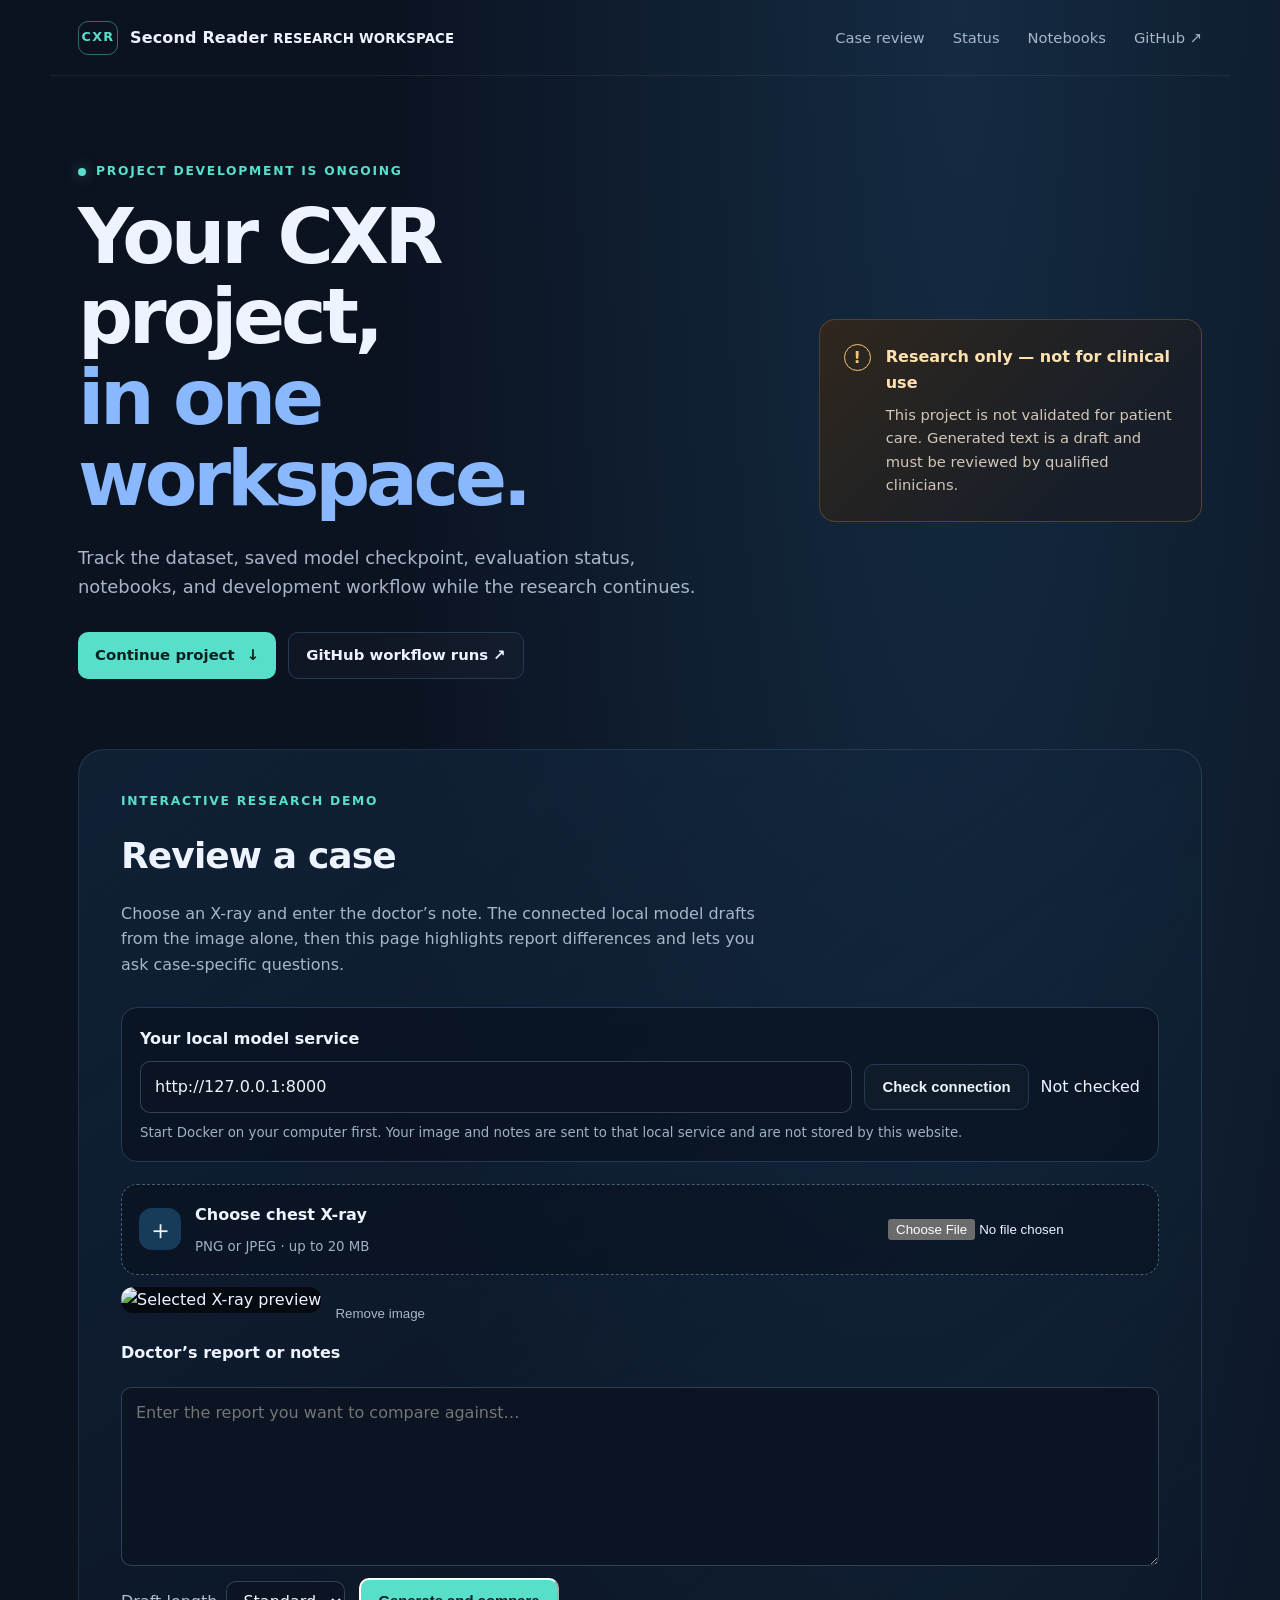
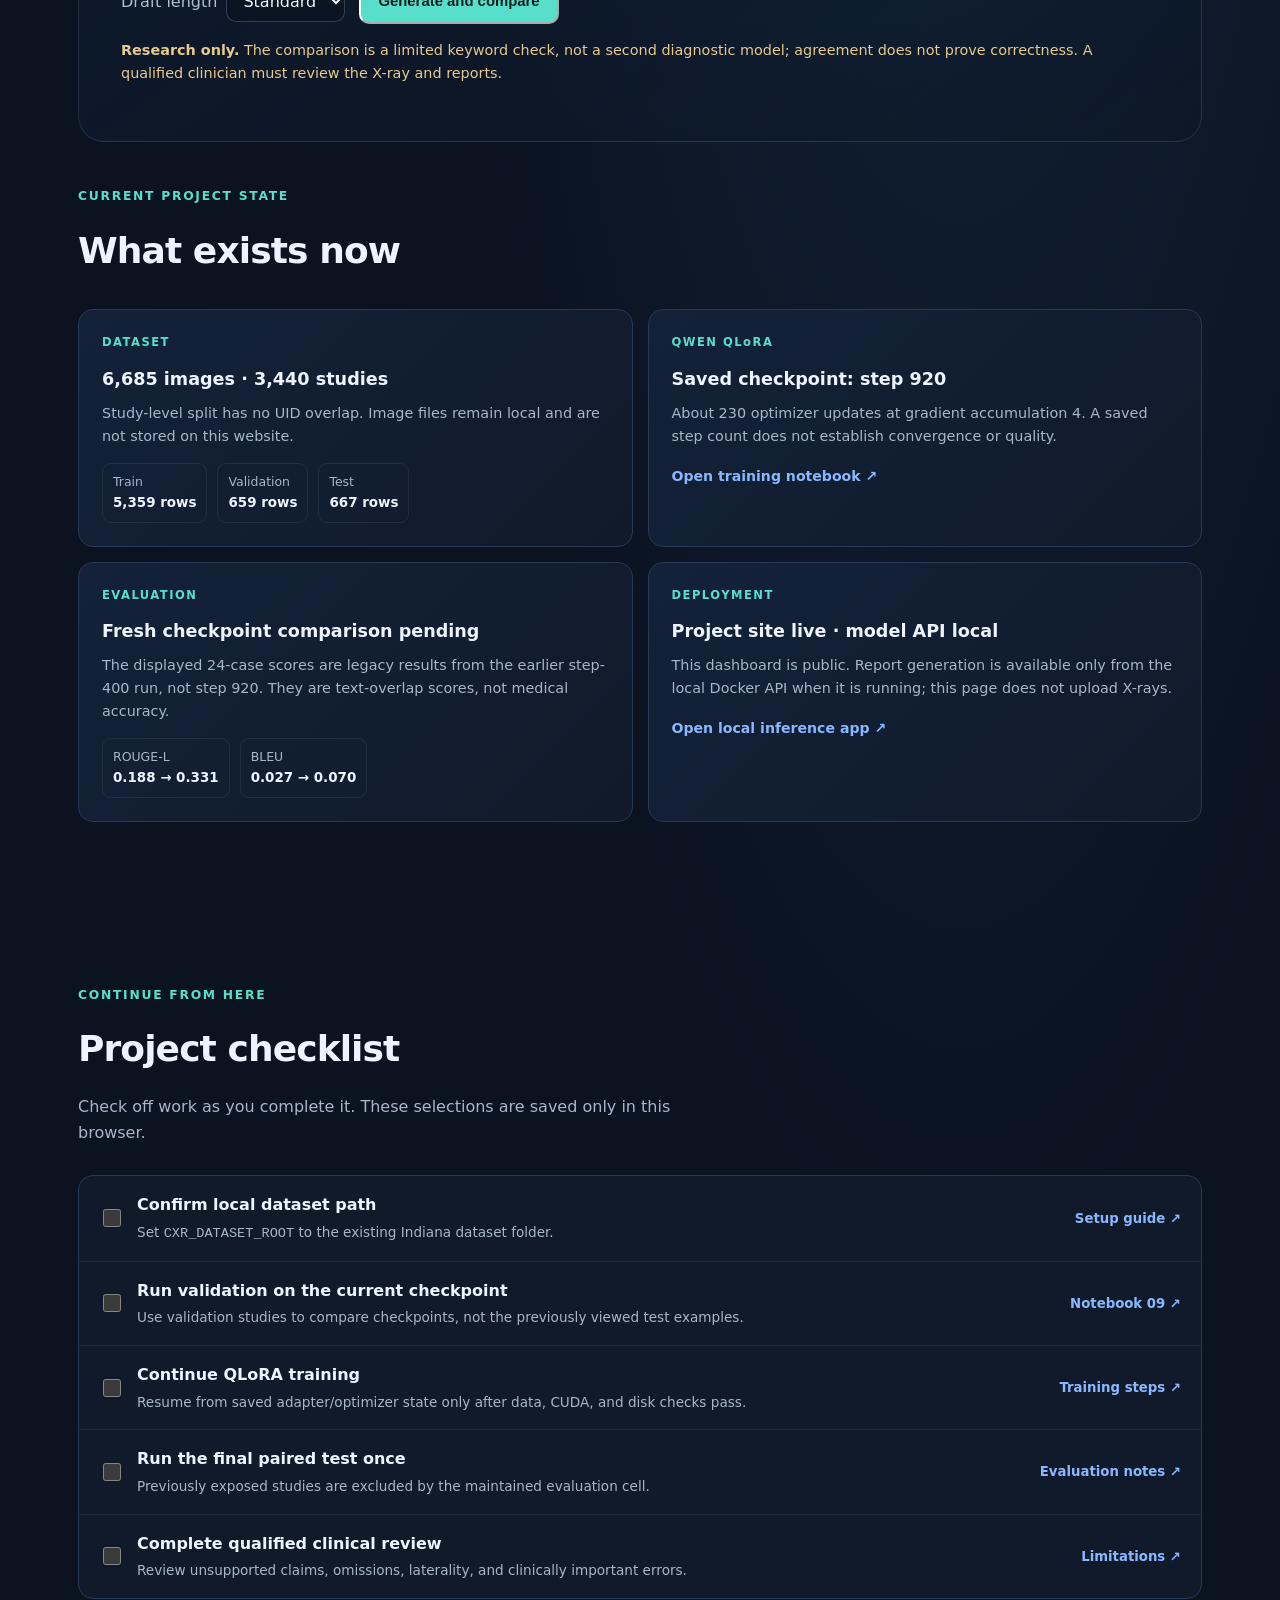
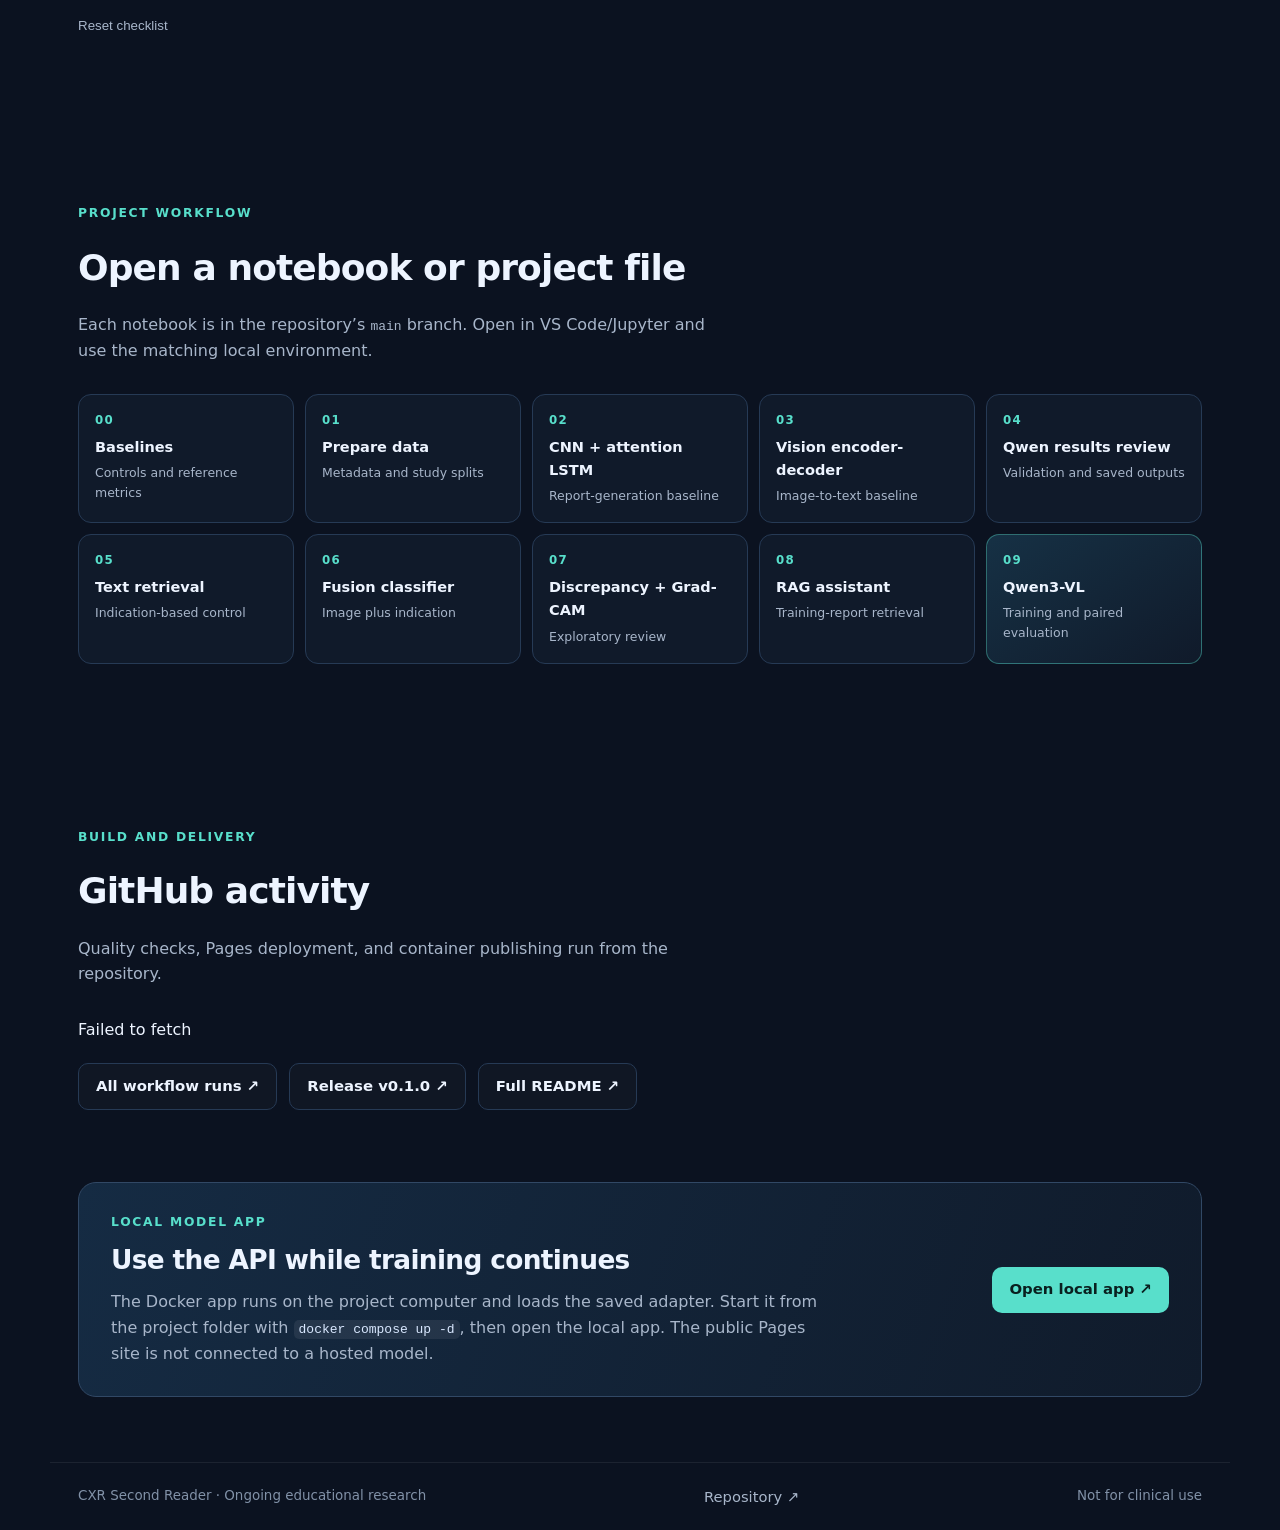
==== commit 0d5b79d9: "Add interactive local case review workflow" ====
--- a/docs/index.html
+++ b/docs/index.html
@@ -12,7 +12,7 @@
 <body>
   <header class="topbar">
     <a class="brand" href="#top" aria-label="CXR Second Reader workspace"><span class="brand-mark">CXR</span><span>Second Reader <small>RESEARCH WORKSPACE</small></span></a>
-    <nav aria-label="Main navigation"><a href="#status">Status</a><a href="#next">Next steps</a><a href="#notebooks">Notebooks</a><a href="https://github.com/eyadstein/cxr_second_reader">GitHub ↗</a></nav>
+    <nav aria-label="Main navigation"><a href="#case-review">Case review</a><a href="#status">Status</a><a href="#notebooks">Notebooks</a><a href="https://github.com/eyadstein/cxr_second_reader">GitHub ↗</a></nav>
   </header>
 
   <main id="top">
@@ -24,6 +24,23 @@
         <div class="actions"><a class="button primary" href="#next">Continue project <span>↓</span></a><a class="button secondary" href="https://github.com/eyadstein/cxr_second_reader/actions">GitHub workflow runs ↗</a></div>
       </div>
       <aside class="notice"><div class="notice-icon">!</div><div><strong>Research only — not for clinical use</strong><p>This project is not validated for patient care. Generated text is a draft and must be reviewed by qualified clinicians.</p></div></aside>
+    </section>
+
+    <section id="case-review" class="section case-section">
+      <div class="section-heading"><p class="eyebrow">Interactive research demo</p><h2>Review a case</h2><p>Choose an X-ray and enter the doctor’s note. The connected local model drafts from the image alone, then this page highlights report differences and lets you ask case-specific questions.</p></div>
+      <div class="api-connect"><label for="api-url">Your local model service</label><div class="api-row"><input id="api-url" type="url" value="http://127.0.0.1:8000" autocomplete="url"><button id="check-api" class="button secondary" type="button">Check connection</button><span id="api-status" role="status">Not checked</span></div><small>Start Docker on your computer first. Your image and notes are sent to that local service and are not stored by this website.</small></div>
+      <form id="case-form" class="case-form">
+        <label class="upload-control" for="case-image"><span class="upload-icon">＋</span><span><b>Choose chest X-ray</b><small>PNG or JPEG · up to 20 MB</small></span><input id="case-image" type="file" accept="image/png,image/jpeg" required></label>
+        <div id="image-preview-wrap" class="image-preview-wrap" hidden><img id="image-preview" alt="Selected X-ray preview"><button id="remove-image" type="button" class="text-button">Remove image</button></div>
+        <label class="field-label" for="doctor-notes">Doctor’s report or notes</label>
+        <textarea id="doctor-notes" name="doctor_notes" rows="6" maxlength="10000" placeholder="Enter the report you want to compare against…" required></textarea>
+        <div class="form-actions"><label class="token-setting" for="max-tokens">Draft length<select id="max-tokens"><option value="96">Short</option><option value="128" selected>Standard</option><option value="160">Detailed</option></select></label><button id="analyze-button" class="button primary" type="submit">Generate and compare</button><span id="analysis-status" role="status"></span></div>
+      </form>
+      <div id="case-results" class="case-results" hidden aria-live="polite">
+        <div class="result-grid"><article class="result-card"><div class="result-title"><span class="label">MODEL DRAFT</span><button class="text-button" type="button" data-copy="draft-output">Copy</button></div><pre id="draft-output"></pre></article><article class="result-card"><div class="result-title"><span class="label">REPORT COMPARISON</span><strong id="comparison-status"></strong></div><div id="comparison-output"></div><p id="comparison-limit" class="caveat"></p></article></div>
+        <section class="case-chat"><div><p class="eyebrow">Ask about this case</p><h3>Discuss the reports</h3><p>Answers use the selected image, notes, draft and matching report passages.</p></div><div id="chat-thread" class="chat-thread" aria-live="polite"></div><form id="chat-form" class="chat-form"><label class="sr-only" for="chat-question">Your question</label><input id="chat-question" maxlength="2000" placeholder="Ask about a finding or a difference…" required><button class="button primary" type="submit">Ask</button></form><small>Chat history stays in this browser tab. The current chat uses the same model, not a separate RAG model.</small></section>
+      </div>
+      <p class="clinical-warning"><b>Research only.</b> The comparison is a limited keyword check, not a second diagnostic model; agreement does not prove correctness. A qualified clinician must review the X-ray and reports.</p>
     </section>
 
     <section id="status" class="section compact">
--- a/docs/styles.css
+++ b/docs/styles.css
@@ -2,3 +2,42 @@
 
 .status-grid{display:grid;grid-template-columns:repeat(2,minmax(0,1fr));gap:15px}.status-card{padding:23px;border:1px solid var(--line);border-radius:15px;background:linear-gradient(135deg,#132239,#101a2a)}.status-card .label{display:block;margin-bottom:13px;color:var(--teal);font-size:.72rem;font-weight:800;letter-spacing:.13em}.status-card strong{display:block;font-size:1.1rem}.status-card p{margin:9px 0 15px;color:var(--muted);font-size:.9rem}.status-card>a{color:var(--blue);font-size:.88rem;font-weight:700;text-decoration:none}.mini-stats,.score-row{display:flex;gap:10px;flex-wrap:wrap}.mini-stats span,.score-row span{padding:8px 10px;border:1px solid #ffffff12;border-radius:9px;color:var(--muted);font-size:.78rem}.mini-stats b,.score-row b{display:block;color:var(--text);font-size:.84rem}.workboard{overflow:hidden;border:1px solid var(--line);border-radius:15px;background:#101a2a}.task{min-height:82px;padding:16px 20px;display:grid;grid-template-columns:24px 1fr auto;align-items:center;gap:14px;border-bottom:1px solid #ffffff10;cursor:pointer}.task:last-child{border-bottom:0}.task input{width:18px;height:18px;accent-color:var(--teal)}.task span b,.task span small{display:block}.task span small{margin-top:4px;color:var(--muted);font-size:.85rem}.task>a{color:var(--blue);font-size:.83rem;font-weight:700;text-decoration:none}.task:has(input:checked) span b{text-decoration:line-through;color:#a8b6ca}.text-button{margin-top:12px;padding:7px 0;border:0;background:none;color:var(--muted);cursor:pointer}.text-button:hover{color:var(--teal)}.notebook-grid{display:grid;grid-template-columns:repeat(5,minmax(0,1fr));gap:11px}.notebook-link{min-height:128px;padding:16px;display:flex;flex-direction:column;gap:5px;border:1px solid var(--line);border-radius:13px;background:#101a2a;color:var(--text);text-decoration:none;transition:transform .15s,border-color .15s}.notebook-link:hover{transform:translateY(-2px);border-color:#58dfcb85}.notebook-link>span{color:var(--teal);font-size:.74rem;font-weight:800;letter-spacing:.1em}.notebook-link b{font-size:.91rem}.notebook-link small{color:var(--muted);font-size:.78rem}.notebook-link.featured{border-color:#58dfcb65;background:linear-gradient(145deg,#163145,#101a2a)}.workflow-list{display:grid;gap:9px;margin:0 0 20px}.workflow-row{padding:13px 16px;display:flex;align-items:center;justify-content:space-between;gap:15px;border:1px solid var(--line);border-radius:11px;background:#101a2a;color:var(--text);text-decoration:none}.workflow-row:hover{border-color:#58dfcb85}.workflow-row small{display:block;color:var(--muted);font-size:.78rem}.run-state{flex:0 0 auto;padding:5px 9px;border:1px solid #ffffff20;border-radius:999px;color:var(--muted);font-size:.76rem}.run-state.success{border-color:#58dfcb55;color:#b9f6ed}.run-state.failure{border-color:#e18a8a66;color:#ffc0c0}.section.compact{padding-top:45px}.workspace .section-heading{margin-bottom:22px}.deployment-card code{color:#d9e8ff;background:#ffffff12;padding:2px 5px;border-radius:5px}
 @media(max-width:900px){.notebook-grid{grid-template-columns:repeat(3,minmax(0,1fr))}}@media(max-width:650px){.status-grid{grid-template-columns:1fr}.notebook-grid{grid-template-columns:repeat(2,minmax(0,1fr))}.task{grid-template-columns:22px 1fr}.task>a{grid-column:2}.workflow-row{align-items:flex-start;flex-direction:column}.topbar nav a:nth-child(2){display:none}}
+/* Interactive case review */
+.case-section { background: linear-gradient(145deg, rgba(20, 44, 70, .58), rgba(10, 18, 32, .2)); border: 1px solid rgba(133, 178, 215, .16); border-radius: 26px; padding: clamp(22px, 4vw, 42px); }
+.api-connect { background: rgba(8, 15, 26, .58); border: 1px solid var(--line, rgba(255,255,255,.12)); border-radius: 16px; padding: 18px; margin: 22px 0; }
+.api-connect > label, .field-label { display: block; font-weight: 700; margin-bottom: 9px; }
+.api-row { display:flex; gap:12px; align-items:center; flex-wrap:wrap; }
+.api-row input, .chat-form input, .case-form textarea, .token-setting select { background:#0b1422; border:1px solid rgba(170,195,220,.25); color:#edf4fb; border-radius:10px; padding:12px 14px; font:inherit; }
+.api-row input { flex:1 1 240px; }
+.api-connect small, .case-section small { display:block; color:#9fb1c4; margin-top:10px; line-height:1.5; }
+#api-status.success { color:#84e1b4; } #api-status.failure { color:#ffadad; }
+.case-form { display:grid; gap:12px; }
+.upload-control { display:flex; align-items:center; gap:14px; border:1px dashed rgba(155,192,225,.42); background:rgba(7,15,26,.45); border-radius:16px; padding:17px; cursor:pointer; }
+.upload-control b { display:block; } .upload-icon { display:grid; place-items:center; width:42px; height:42px; border-radius:13px; background:#173b58; font-size:27px; }
+.upload-control input { max-width:100%; margin-left:auto; }
+.image-preview-wrap { display:flex; align-items:start; gap:14px; flex-wrap:wrap; }
+.image-preview-wrap img { max-width:min(100%,460px); max-height:380px; object-fit:contain; background:#050a11; border-radius:12px; }
+.case-form textarea { width:100%; resize:vertical; min-height:140px; }
+.form-actions { display:flex; align-items:center; gap:14px; flex-wrap:wrap; }
+.token-setting { display:flex; gap:9px; align-items:center; color:#afc0d1; }
+.token-setting select { padding:9px 12px; }
+.button:disabled { opacity:.55; cursor:wait; }
+.clinical-warning, .caveat { color:#e8c98f; line-height:1.6; font-size:.9rem; }
+.case-results { margin-top:30px; }
+.result-grid { display:grid; grid-template-columns:1fr 1fr; gap:16px; }
+.result-card { background:rgba(8,15,26,.72); border:1px solid rgba(170,195,220,.16); border-radius:16px; padding:20px; min-width:0; }
+.result-title { display:flex; justify-content:space-between; gap:12px; align-items:center; margin-bottom:14px; }
+.result-card pre { white-space:pre-wrap; overflow-wrap:anywhere; font:inherit; line-height:1.65; color:#edf4fb; margin:0; }
+.difference-row { border-top:1px solid rgba(170,195,220,.13); padding:12px 0; display:grid; gap:5px; }
+.difference-row span { color:#becddd; }
+.case-chat { margin-top:18px; background:rgba(8,15,26,.58); border:1px solid rgba(170,195,220,.16); border-radius:16px; padding:20px; }
+.case-chat h3 { margin:.2em 0; font-size:1.3rem; }
+.case-chat p { color:#b9c9d8; }
+.chat-thread { display:grid; gap:10px; margin:18px 0; max-height:380px; overflow:auto; }
+.chat-message { max-width:88%; padding:12px 14px; border-radius:13px; background:#142338; }
+.chat-message.user { justify-self:end; background:#173b58; }
+.chat-message p { white-space:pre-wrap; margin:5px 0 0; color:#edf4fb; }
+.chat-form { display:flex; gap:10px; }
+.chat-form input { flex:1; min-width:0; }
+.sr-only { position:absolute; width:1px; height:1px; padding:0; margin:-1px; overflow:hidden; clip:rect(0,0,0,0); white-space:nowrap; border:0; }
+@media (max-width:760px) { .result-grid { grid-template-columns:1fr; } .upload-control { align-items:flex-start; flex-wrap:wrap; } .upload-control input { margin:6px 0 0; width:100%; } .chat-message { max-width:100%; } }
